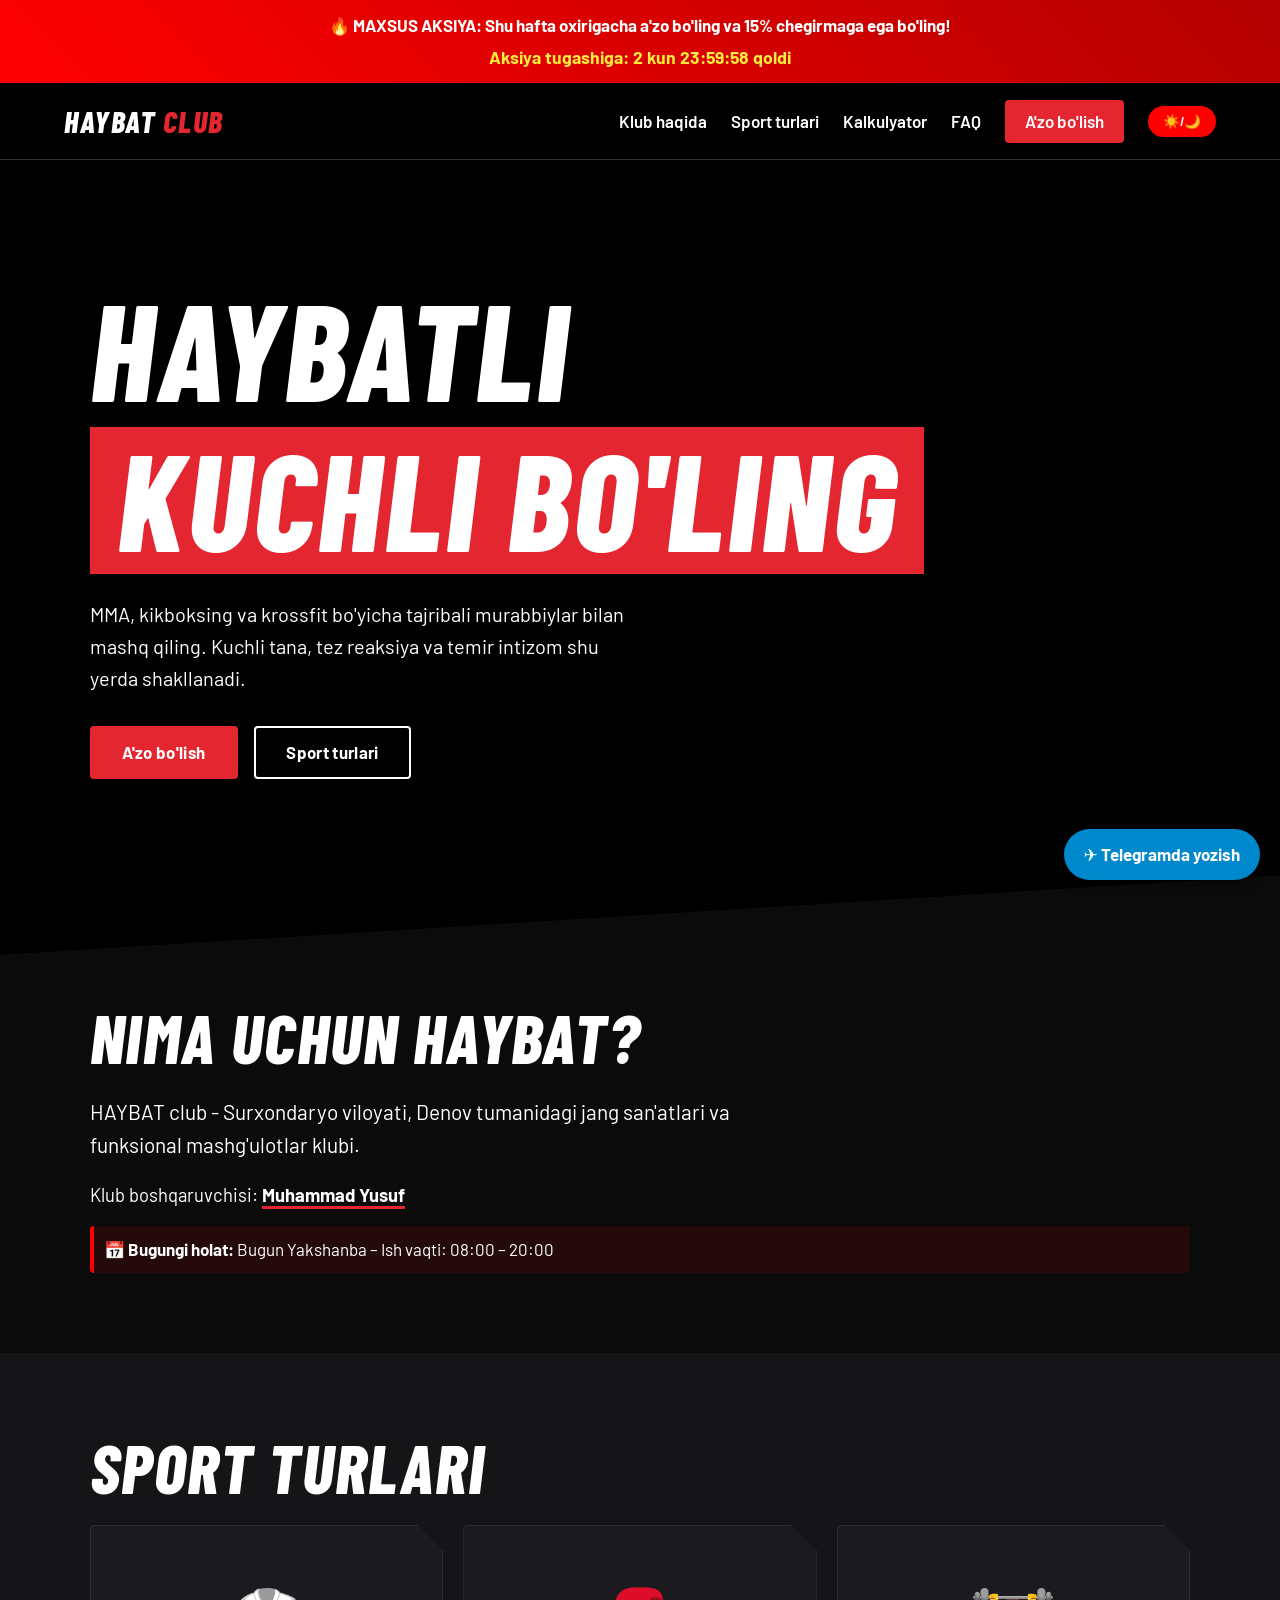
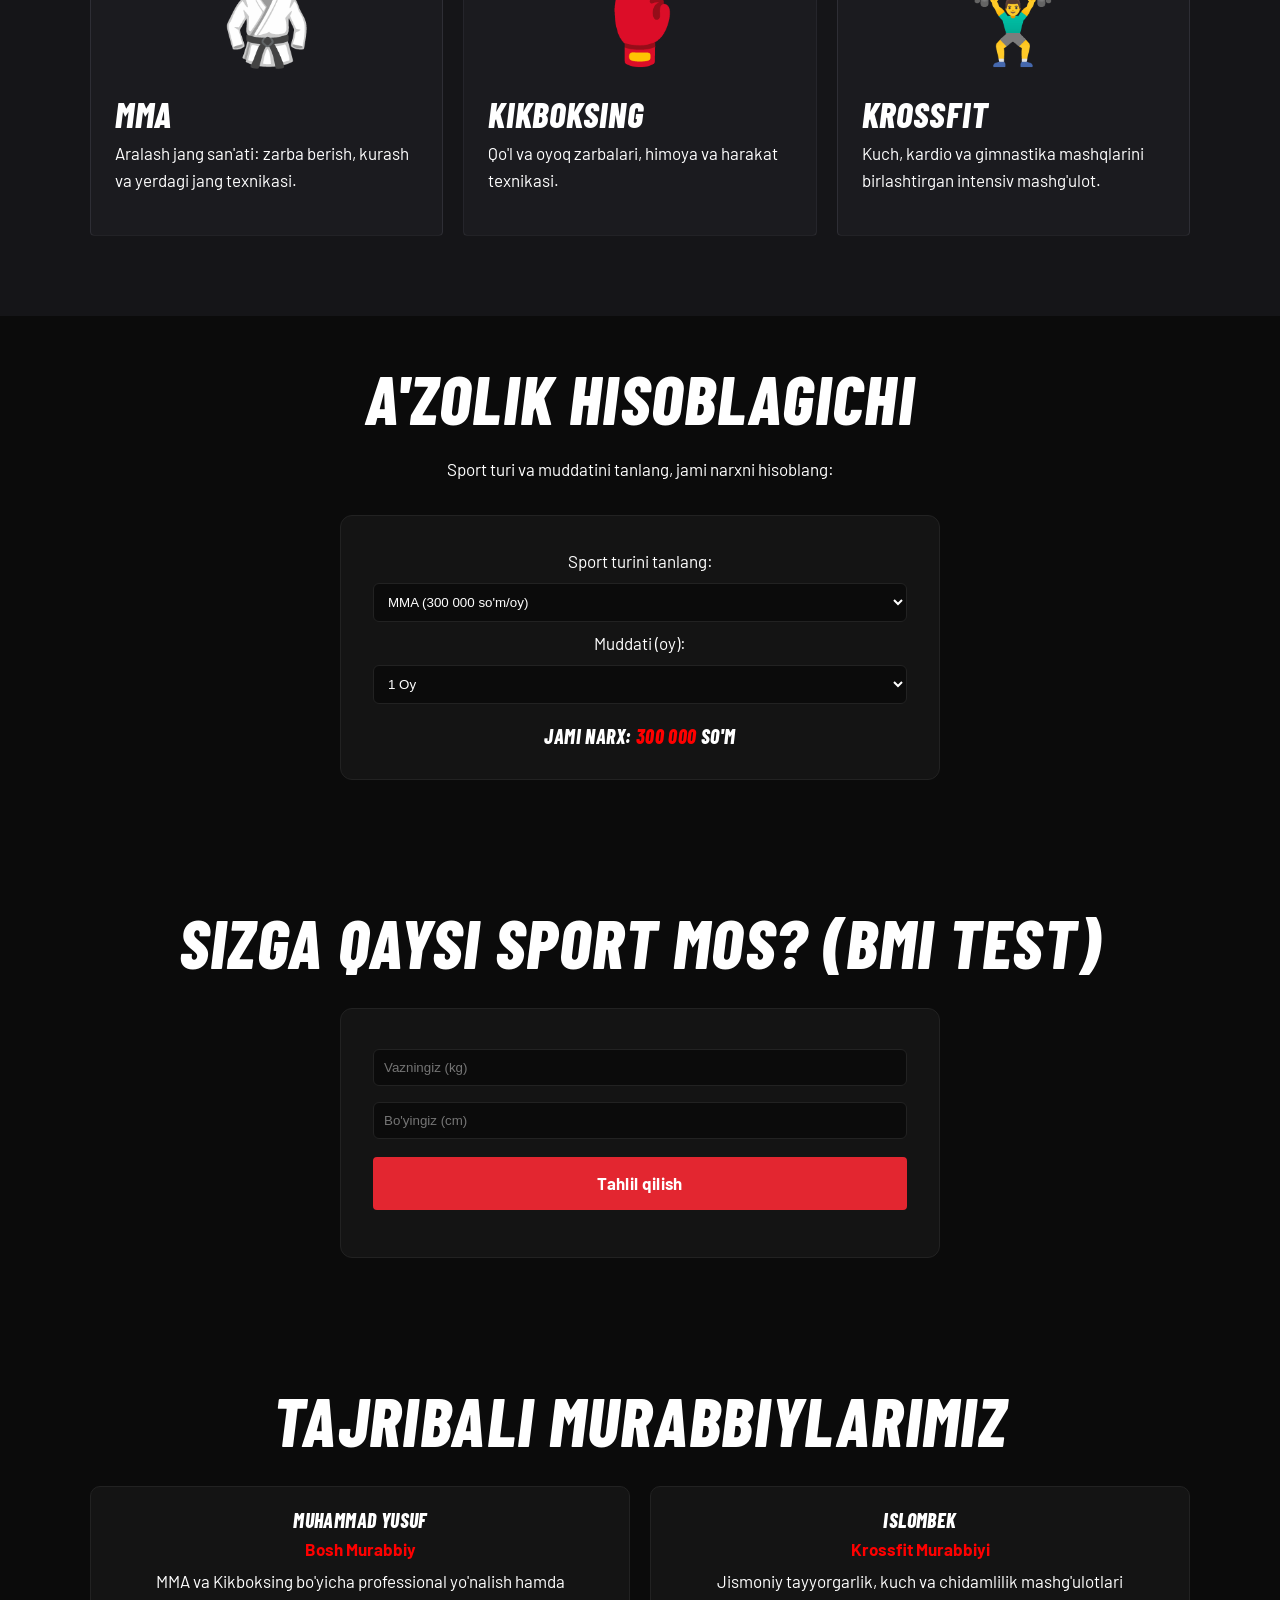
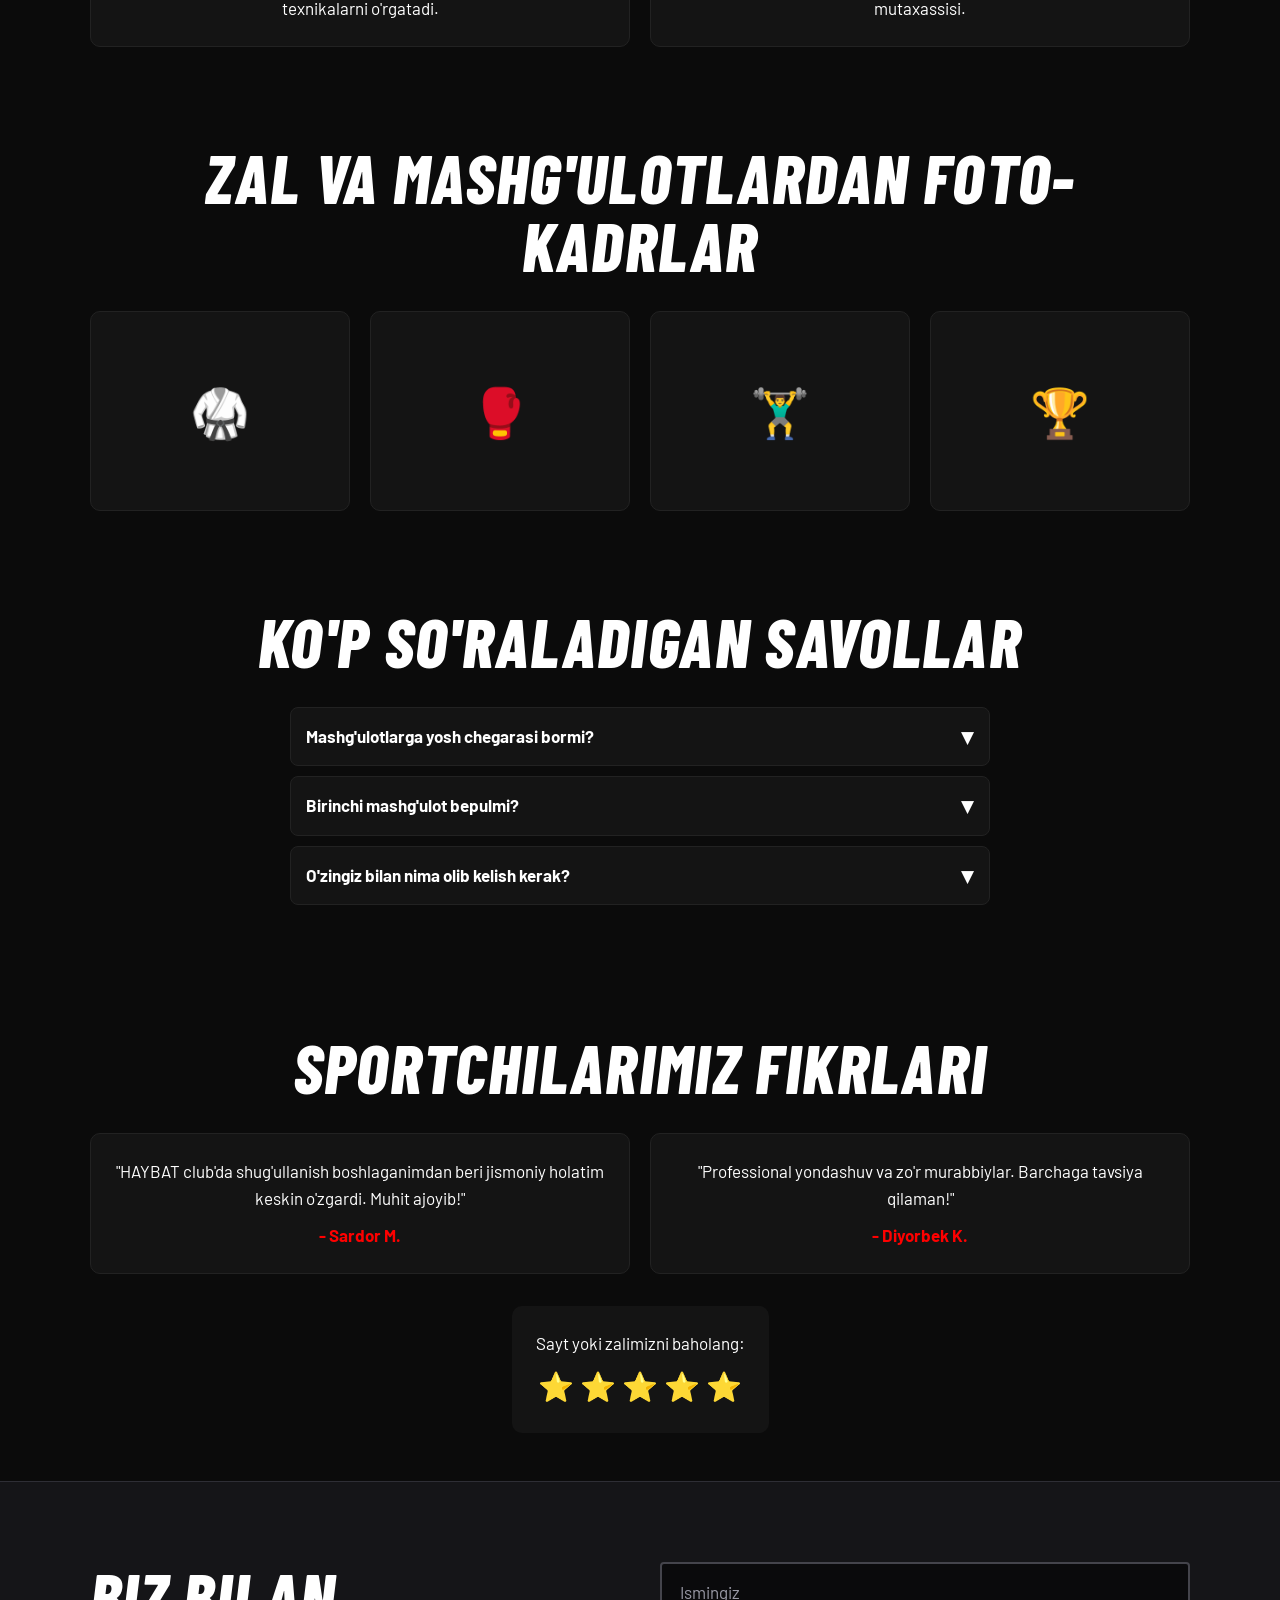
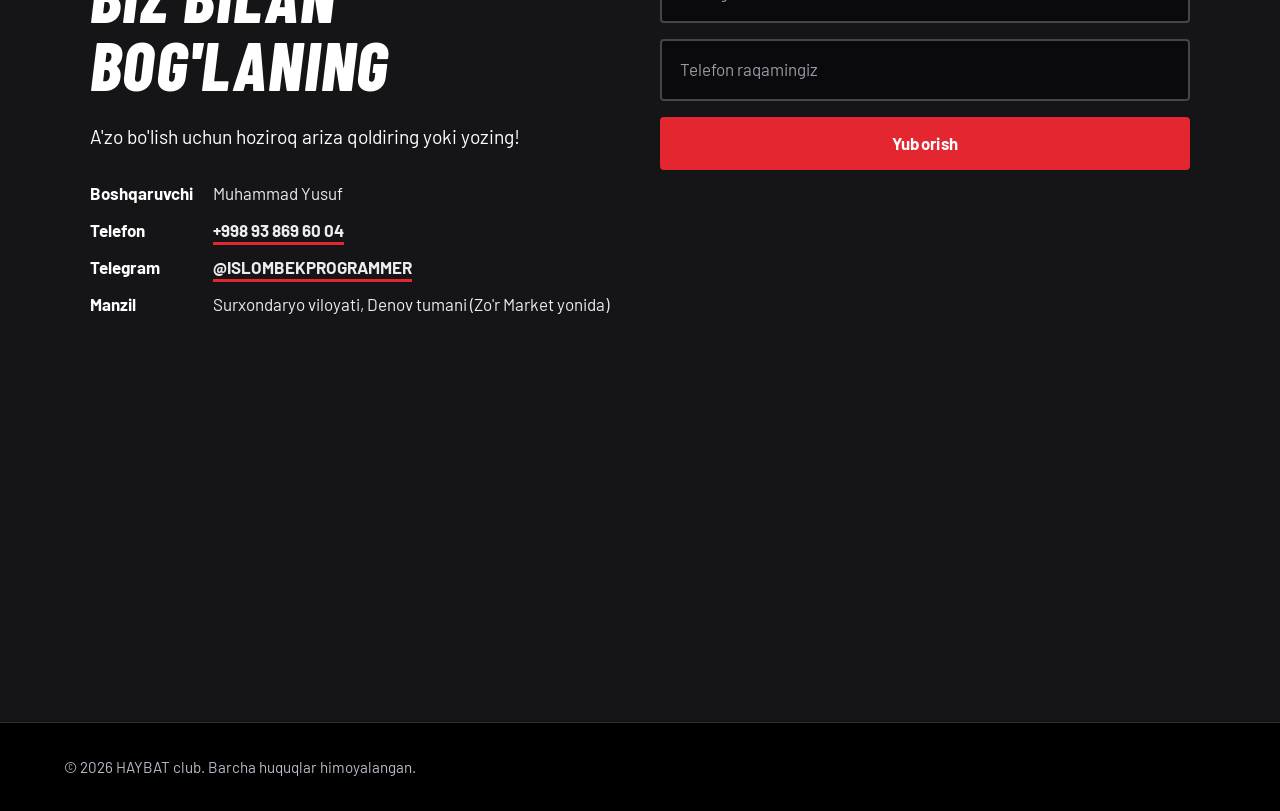
==== index.html @ a9cd260a "Update index.html with new sections and content" ====
<!DOCTYPE html>
<html lang="uz">
<head>
    <meta charset="UTF-8">
    <meta name="viewport" content="width=device-width, initial-scale=1.0">
    <meta name="description" content="HAYBAT club - Surxondaryo, Denov tumanida MMA, kikboksing va krossfit bo'yicha mashg'ulotlar.">
    <title>HAYBAT club - MMA, Kikboksing va Krossfit klubi | Denov</title>
    <link rel="stylesheet" href="style.css">
    <!-- Google Fonts -->
    <link rel="preconnect" href="https://fonts.googleapis.com">
    <link rel="preconnect" href="https://fonts.gstatic.com" crossorigin>
    <link href="https://fonts.googleapis.com/css2?family=Barlow+Condensed:ital,wght@1,800&family=Barlow:wght@400;600;700&display=swap" rel="stylesheet">
    
    <style>
        :root {
            --bg-color: #0b0b0b;
            --card-bg: #141414;
            --text-color: #ffffff;
            --accent-color: #ff0000;
            --border-color: #222222;
        }

        body.light-theme {
            --bg-color: #f4f4f9;
            --card-bg: #ffffff;
            --text-color: #111111;
            --border-color: #dddddd;
        }

        body {
            background-color: var(--bg-color);
            color: var(--text-color);
            transition: background 0.3s, color 0.3s;
        }

        .theme-toggle-btn {
            background: var(--accent-color);
            color: #fff;
            border: none;
            padding: 8px 15px;
            border-radius: 20px;
            cursor: pointer;
            font-weight: bold;
        }

        .floating-tg {
            position: fixed;
            bottom: 20px;
            right: 20px;
            background-color: #0088cc;
            color: #fff;
            padding: 12px 20px;
            border-radius: 50px;
            text-decoration: none;
            font-weight: bold;
            box-shadow: 0 4px 10px rgba(0,0,0,0.4);
            z-index: 1000;
            display: flex;
            align-items: center;
            gap: 8px;
            transition: transform 0.3s ease;
        }
        .floating-tg:hover {
            transform: scale(1.05);
        }

        .promo-banner {
            background: linear-gradient(45deg, #ff0000, #b30000);
            color: white;
            text-align: center;
            padding: 12px;
            font-weight: bold;
        }
        .timer {
            font-size: 1.1rem;
            color: #ffeb3b;
            margin-top: 4px;
        }

        .calc-box {
            background: var(--card-bg);
            padding: 2rem;
            border-radius: 12px;
            margin: 2rem auto;
            max-width: 600px;
            border: 1px solid var(--border-color);
        }
        .calc-box select, .calc-box input {
            width: 100%;
            padding: 10px;
            margin: 8px 0;
            background: var(--bg-color);
            color: var(--text-color);
            border: 1px solid var(--border-color);
            border-radius: 6px;
        }

        .coaches-grid, .gallery-grid, .reviews-grid {
            display: grid;
            grid-template-columns: repeat(auto-fit, minmax(250px, 1fr));
            gap: 20px;
            margin-top: 2rem;
        }
        .coach-card, .review-card {
            background: var(--card-bg);
            padding: 1.5rem;
            border-radius: 10px;
            border: 1px solid var(--border-color);
            text-align: center;
        }
        .gallery-item {
            background: var(--card-bg);
            height: 200px;
            border-radius: 10px;
            display: flex;
            align-items: center;
            justify-content: center;
            font-size: 3rem;
            border: 1px solid var(--border-color);
        }

        .faq-container {
            max-width: 700px;
            margin: 2rem auto;
            text-align: left;
        }
        .faq-item {
            background: var(--card-bg);
            border: 1px solid var(--border-color);
            margin-bottom: 10px;
            border-radius: 8px;
            overflow: hidden;
        }
        .faq-question {
            padding: 15px;
            font-weight: bold;
            cursor: pointer;
            display: flex;
            justify-content: space-between;
        }
        .faq-answer {
            padding: 0 15px 15px 15px;
            color: #aaa;
            display: none;
        }

        .map-container {
            width: 100%;
            height: 300px;
            margin-top: 1.5rem;
            border-radius: 10px;
            overflow: hidden;
        }
    </style>
</head>
<body>

    <!-- Aksiya Taymeri -->
    <div class="promo-banner">
        🔥 MAXSUS AKSIYA: Shu hafta oxirigacha a'zo bo'ling va 15% chegirmaga ega bo'ling!
        <div class="timer" id="countdown">Aksiya tugashiga: -- kun --:--:-- qoldi</div>
    </div>

    <!-- Header / Navigatsiya -->
    <header>
        <a href="#home" class="logo">HAYBAT <span>CLUB</span></a>
        <nav aria-label="Asosiy menyu">
            <a href="#about">Klub haqida</a>
            <a href="#sports">Sport turlari</a>
            <a href="#calculator">Kalkulyator</a>
            <a href="#faq">FAQ</a>
            <a href="#contact" class="nav-btn">A'zo bo'lish</a>
            <button class="theme-toggle-btn" onclick="toggleTheme()">☀️/🌙</button>
        </nav>
    </header>

    <!-- Asosiy Banner (Hero) -->
    <section id="home" class="hero">
        <div class="hero-content">
            <h1>HAYBATLI <br><span>KUCHLI BO'LING</span></h1>
            <p>MMA, kikboksing va krossfit bo'yicha tajribali murabbiylar bilan mashq qiling. Kuchli tana, tez reaksiya va temir intizom shu yerda shakllanadi.</p>
            <div class="hero-buttons">
                <a href="#contact" class="btn btn-primary">A'zo bo'lish</a>
                <a href="#sports" class="btn btn-secondary">Sport turlari</a>
            </div>
        </div>
    </section>

    <!-- Klub haqida -->
    <section id="about" class="about">
        <div class="wrap">
            <h2>Nima uchun <span>HAYBAT</span>?</h2>
            <p class="lead">HAYBAT club - Surxondaryo viloyati, Denov tumanidagi jang san'atlari va funksional mashg'ulotlar klubi.</p>
            <p class="manager">Klub boshqaruvchisi: <strong>Muhammad Yusuf</strong></p>
            
            <div id="statusBox" style="margin-top: 15px; padding: 10px; background: rgba(255,0,0,0.1); border-left: 4px solid var(--accent-color); border-radius: 4px;">
                📅 <strong>Bugungi holat:</strong> <span id="todayStatus">Tekshirilmoqda...</span>
            </div>
        </div>
    </section>

    <!-- Sport turlari -->
    <section id="sports" class="sports">
        <div class="wrap">
            <h2>Sport turlari</h2>
            <div class="cards-container">
                <article class="sport" style="text-align: center; padding: 2.5rem 1.5rem;">
                    <div style="font-size: 4.5rem; margin-bottom: 1rem;">🥋</div>
                    <div class="sport-body" style="border-top: none; padding: 0; text-align: left;">
                        <h3>MMA</h3>
                        <p>Aralash jang san'ati: zarba berish, kurash va yerdagi jang texnikasi.</p>
                    </div>
                </article>
                <article class="sport" style="text-align: center; padding: 2.5rem 1.5rem;">
                    <div style="font-size: 4.5rem; margin-bottom: 1rem;">🥊</div>
                    <div class="sport-body" style="border-top: none; padding: 0; text-align: left;">
                        <h3>Kikboksing</h3>
                        <p>Qo'l va oyoq zarbalari, himoya va harakat texnikasi.</p>
                    </div>
                </article>
                <article class="sport" style="text-align: center; padding: 2.5rem 1.5rem;">
                    <div style="font-size: 4.5rem; margin-bottom: 1rem;">🏋️‍♂️</div>
                    <div class="sport-body" style="border-top: none; padding: 0; text-align: left;">
                        <h3>Krossfit</h3>
                        <p>Kuch, kardio va gimnastika mashqlarini birlashtirgan intensiv mashg'ulot.</p>
                    </div>
                </article>
            </div>
        </div>
    </section>

    <!-- Narx Kalkulyatori -->
    <section id="calculator" style="padding: 3rem 1rem; text-align: center;">
        <h2>A'zolik <span>Hisoblagichi</span></h2>
        <p>Sport turi va muddatini tanlang, jami narxni hisoblang:</p>
        <div class="calc-box">
            <label>Sport turini tanlang:</label>
            <select id="sportSelect" onchange="calculatePrice()">
                <option value="300000">MMA (300 000 so'm/oy)</option>
                <option value="250000">Kikboksing (250 000 so'm/oy)</option>
                <option value="250000">Krossfit (250 000 so'm/oy)</option>
                <option value="500000">Hammasi birga (500 000 so'm/oy)</option>
            </select>

            <label>Muddati (oy):</label>
            <select id="monthSelect" onchange="calculatePrice()">
                <option value="1">1 Oy</option>
                <option value="3">3 Oy (5% Chegirma)</option>
                <option value="6">6 Oy (10% Chegirma)</option>
                <option value="12">12 Oy (20% Chegirma)</option>
            </select>

            <h3 style="margin-top: 15px;">Jami narx: <span id="totalPrice" style="color: #ff0000;">300 000</span> so'm</h3>
        </div>
    </section>

    <!-- Vazn va Bo'y (BMI) Kalkulyatori -->
    <section id="bmi" style="padding: 3rem 1rem; text-align: center;">
        <h2>Sizga Qaysi Sport Mos? <span>(BMI Test)</span></h2>
        <div class="calc-box">
            <input type="number" id="weight" placeholder="Vazningiz (kg)">
            <input type="number" id="height" placeholder="Bo'yingiz (cm)">
            <button class="btn btn-primary" onclick="calculateBMI()" style="margin-top: 10px; width: 100%;">Tahlil qilish</button>
            <h4 id="bmiResult" style="margin-top: 15px; color: #ff0000;"></h4>
        </div>
    </section>

    <!-- Murabbiylarimiz -->
    <section id="coaches" style="padding: 3rem 1rem;">
        <div class="wrap">
            <h2 style="text-align: center;">Tajribali <span>Murabbiylarimiz</span></h2>
            <div class="coaches-grid">
                <div class="coach-card">
                    <h3>Muhammad Yusuf</h3>
                    <p style="color: var(--accent-color); font-weight: bold; margin: 5px 0;">Bosh Murabbiy</p>
                    <p>MMA va Kikboksing bo'yicha professional yo'nalish hamda texnikalarni o'rgatadi.</p>
                </div>
                <div class="coach-card">
                    <h3>Islombek</h3>
                    <p style="color: var(--accent-color); font-weight: bold; margin: 5px 0;">Krossfit Murabbiyi</p>
                    <p>Jismoniy tayyorgarlik, kuch va chidamlilik mashg'ulotlari mutaxassisi.</p>
                </div>
            </div>
        </div>
    </section>

    <!-- Foto Galereya -->
    <section id="gallery" style="padding: 3rem 1rem;">
        <div class="wrap">
            <h2 style="text-align: center;">Zal va Mashg'ulotlardan <span>Foto-kadrlar</span></h2>
            <div class="gallery-grid">
                <div class="gallery-item">🥋</div>
                <div class="gallery-item">🥊</div>
                <div class="gallery-item">🏋️‍♂️</div>
                <div class="gallery-item">🏆</div>
            </div>
        </div>
    </section>

    <!-- FAQ -->
    <section id="faq" style="padding: 3rem 1rem;">
        <div class="wrap" style="text-align: center;">
            <h2>Ko'p So'raladigan <span>Savollar</span></h2>
            <div class="faq-container">
                <div class="faq-item">
                    <div class="faq-question" onclick="toggleFaq(this)">Mashg'ulotlarga yosh chegarasi bormi? <span>▼</span></div>
                    <div class="faq-answer">Klubimizda har qanday yoshdagi sportchilar uchun maxsus guruhlar mavjud.</div>
                </div>
                <div class="faq-item">
                    <div class="faq-question" onclick="toggleFaq(this)">Birinchi mashg'ulot bepulmi? <span>▼</span></div>
                    <div class="faq-answer">Ha, birinchi tanishuv mashg'uloti mutlaqo bepul!</div>
                </div>
                <div class="faq-item">
                    <div class="faq-question" onclick="toggleFaq(this)">O'zingiz bilan nima olib kelish kerak? <span>▼</span></div>
                    <div class="faq-answer">Qulay sport kiyimi, krossovka va suv idishi yetarli.</div>
                </div>
            </div>
        </div>
    </section>

    <!-- Mijozlar Fikrlari -->
    <section id="reviews" style="padding: 3rem 1rem; text-align: center;">
        <div class="wrap">
            <h2>Sportchilarimiz <span>Fikrlari</span></h2>
            <div class="reviews-grid">
                <div class="review-card">
                    <p>"HAYBAT club'da shug'ullanish boshlaganimdan beri jismoniy holatim keskin o'zgardi. Muhit ajoyib!"</p>
                    <h4 style="margin-top: 10px; color: var(--accent-color);">- Sardor M.</h4>
                </div>
                <div class="review-card">
                    <p>"Professional yondashuv va zo'r murabbiylar. Barchaga tavsiya qilaman!"</p>
                    <h4 style="margin-top: 10px; color: var(--accent-color);">- Diyorbek K.</h4>
                </div>
            </div>

            <div style="margin-top: 2rem; background: var(--card-bg); padding: 1.5rem; border-radius: 10px; display: inline-block;">
                <p>Sayt yoki zalimizni baholang:</p>
                <div style="font-size: 1.8rem; cursor: pointer; margin-top: 5px;" onclick="alert('Rahmat! Bahoyingiz qabul qilindi ⭐')">
                    ⭐ ⭐ ⭐ ⭐ ⭐
                </div>
            </div>
        </div>
    </section>

    <!-- Bog'lanish va Xarita -->
    <section id="contact" class="contact">
        <div class="wrap contact-grid">
            <div>
                <h2>Biz bilan bog'laning</h2>
                <p>A'zo bo'lish uchun hoziroq ariza qoldiring yoki yozing!</p>
                <dl class="info">
                    <dt>Boshqaruvchi</dt><dd>Muhammad Yusuf</dd>
                    <dt>Telefon</dt><dd><a href="tel:+998938696004">+998 93 869 60 04</a></dd>
                    <dt>Telegram</dt><dd><a href="https://t.me/ISLOMBEKPROGRAMMER" target="_blank" rel="noopener">@ISLOMBEKPROGRAMMER</a></dd>
                    <dt>Manzil</dt><dd>Surxondaryo viloyati, Denov tumani (Zo'r Market yonida)</dd>
                </dl>
                
                <div class="map-container">
                    <iframe src="https://www.google.com/maps/embed?pb=!1m18!1m12!1m3!1d442.30966351614006!2d67.88043966778787!3d38.28046728445802!2m3!1f0!2f0!3f0!3m2!1i1024!2i768!4f13.1!3m3!1m2!1s0x38b511f4cc61a38d%3A0xb1c02a2d58586c1c!2sZo'r%20Market!5e1!3m2!1sen!2s!4v1792017420385!5m2!1sen!2s" width="100%" height="100%" style="border:0;" allowfullscreen="" loading="lazy" referrerpolicy="strict-origin-when-cross-origin"></iframe>
                </div>
            </div>
            
            <form class="contact-form" id="tgForm">
                <input type="text" name="name" id="name" placeholder="Ismingiz" required>
                <input type="tel" name="phone" id="phone" placeholder="Telefon raqamingiz" required>
                <button type="submit" id="submitBtn" class="btn btn-primary">Yuborish</button>
            </form>
        </div>
    </section>

    <!-- Suzuvchi Telegram Tugmasi -->
    <a href="https://t.me/ISLOMBEKPROGRAMMER" target="_blank" class="floating-tg">
        ✈️ Telegramda yozish
    </a>

    <!-- Footer -->
    <footer>
        <p>&copy; 2026 HAYBAT club. Barcha huquqlar himoyalangan.</p>
    </footer>

    <!-- JavaScript Kodi -->
    <script>
        const BOT_TOKEN = '8886541974:AAHg-J-auCww0D8x98d53EwdY0tTLwHn6Vw'; 
        const CHAT_ID = '8632244174';     

        function toggleTheme() {
            document.body.classList.toggle('light-theme');
        }

        const tgForm = document.getElementById('tgForm');
        if (tgForm) {
            tgForm.addEventListener('submit', function(e) {
                e.preventDefault();
                const name = document.getElementById('name').value;
                const phone = document.getElementById('phone').value;
                const submitBtn = document.getElementById('submitBtn');

                submitBtn.innerText = 'Yuborilmoqda...';
                submitBtn.disabled = true;

                const text = `🥊 <b>HAYBAT CLUB - YANGI ARIZA!</b>\n\n👤 <b>Ismi:</b> ${name}\n📞 <b>Tel:</b> ${phone}`;

                fetch(`https://api.telegram.org/bot${BOT_TOKEN}/sendMessage`, {
                    method: 'POST',
                    headers: { 'Content-Type': 'application/json' },
                    body: JSON.stringify({ chat_id: CHAT_ID, text: text, parse_mode: 'HTML' })
                })
                .then(res => res.json())
                .then(data => {
                    if (data.ok) {
                        alert('Arizangiz muvaffaqiyatli yuborildi!');
                        tgForm.reset();
                    } else {
                        alert('Xatolik: ' + data.description);
                    }
                })
                .catch(err => alert('Tarmoq xatosi!'))
                .finally(() => {
                    submitBtn.innerText = 'Yuborish';
                    submitBtn.disabled = false;
                });
            });
        }

        function calculatePrice() {
            const basePrice = parseInt(document.getElementById('sportSelect').value);
            const months = parseInt(document.getElementById('monthSelect').value);
            let discount = 0;

            if (months === 3) discount = 0.05;
            else if (months === 6) discount = 0.10;
            else if (months === 12) discount = 0.20;

            const total = (basePrice * months) * (1 - discount);
            document.getElementById('totalPrice').innerText = total.toLocaleString();
        }

        function calculateBMI() {
            const w = parseFloat(document.getElementById('weight').value);
            const h = parseFloat(document.getElementById('height').value) / 100;
            
            if (w > 0 && h > 0) {
                const bmi = (w / (h * h)).toFixed(1);
                let rec = "";
                if (bmi < 18.5) rec = "Siz ozg'insiz. Krossfit va to'g'ri ovqatlanish tavsiya etiladi!";
                else if (bmi < 25) rec = "Vazningiz me'yorda! MMA va Kikboksing juda mos tushadi.";
                else rec = "Ortiqcha vazn mavjud. Krossfit va Kikboksing orqali tezda forma olasiz!";

                document.getElementById('bmiResult').innerText = `BMI ko'rsatkichingiz: ${bmi}. ${rec}`;
            } else {
                alert("Iltimos, vazn va bo'yingizni to'g'ri kiriting!");
            }
        }

        function toggleFaq(el) {
            const answer = el.nextElementSibling;
            if (answer.style.display === "block") {
                answer.style.display = "none";
                el.querySelector("span").innerText = "▼";
            } else {
                answer.style.display = "block";
                el.querySelector("span").innerText = "▲";
            }
        }

        const today = new Date().getDay();
        const statusEl = document.getElementById('todayStatus');
        if (today === 0) {
            statusEl.innerText = "Bugun Yakshanba – Ish vaqti: 08:00 – 20:00";
        } else {
            statusEl.innerText = "Bugun ochiq! Ish vaqti: 06:00 – 22:00";
        }

        const targetDate = new Date().getTime() + (3 * 24 * 60 * 60 * 1000);
        setInterval(function() {
            const now = new Date().getTime();
            const distance = targetDate - now;

            const days = Math.floor(distance / (1000 * 60 * 60 * 24));
            const hours = Math.floor((distance % (1000 * 60 * 60 * 24)) / (1000 * 60 * 60));
            const minutes = Math.floor((distance % (1000 * 60 * 60)) / (1000 * 60));
            const seconds = Math.floor((distance % (1000 * 60)) / 1000);

            document.getElementById("countdown").innerHTML = `Aksiya tugashiga: ${days} kun ${hours}:${minutes}:${seconds} qoldi`;
        }, 1000);
    </script>

</body>
</html>
---- style.css ----
/* HAYBAT club - qora fon, oq yozuv, qizil urg'u. Jang sporti uslubi */
:root {
    --black: #0a0a0c;
    --panel: #151518;
    --card: #1b1b1f;
    --line: #2e2e35;
    --text: #ececf0;
    --red: #e32630;
    --red-hover: #ff3b45;
    --head: "Barlow Condensed", "Arial Narrow", Impact, sans-serif;
    --body: "Barlow", system-ui, -apple-system, "Segoe UI", sans-serif;
    --pad: clamp(1rem, 5vw, 4rem);
}

* { box-sizing: border-box; margin: 0; padding: 0; }
html { scroll-behavior: smooth; scroll-padding-top: 5rem; }
body { font-family: var(--body); font-size: 1.0625rem; line-height: 1.6; color: var(--text); background: var(--black); }
a { color: inherit; text-decoration: none; }
.logo, .info a, footer a { color: inherit; }
ul { list-style: none; }
h1, h2, h3 { font-family: var(--head); font-weight: 800; font-style: italic; line-height: 1; letter-spacing: 0.02em; text-transform: uppercase; color: #fff; }
h2 { font-size: clamp(2.5rem, 6vw, 4.25rem); margin-bottom: 1.5rem; }
:focus-visible { outline: 3px solid #fff; outline-offset: 3px; }

.wrap { max-width: 1100px; margin: 0 auto; }

/* Header */
header {
    position: sticky; top: 0; z-index: 10;
    display: flex; flex-wrap: wrap; justify-content: space-between; align-items: center;
    gap: 0.5rem 1.5rem; padding: 0.85rem var(--pad);
    background: #000; color: #fff; border-bottom: 1px solid var(--line);
}
.logo { font-family: var(--head); font-weight: 800; font-style: italic; font-size: 1.9rem; letter-spacing: 0.05em; }
.logo span { color: var(--red); }
nav { display: flex; flex-wrap: wrap; align-items: center; gap: 0.5rem 1.5rem; font-weight: 600; }
nav a:not(.nav-btn):hover { text-decoration: underline; text-decoration-color: var(--red); text-decoration-thickness: 3px; text-underline-offset: 6px; }
.nav-btn { background: var(--red); padding: 0.5rem 1.25rem; border-radius: 4px; transition: background 0.15s; }
.nav-btn:hover { background: var(--red-hover); }

/* Tugmalar */
.btn {
    display: inline-block; padding: 0.9rem 1.9rem;
    border: 2px solid var(--red); border-radius: 4px;
    font: 700 1.05rem var(--body); letter-spacing: 0.02em; cursor: pointer;
    transition: transform 0.15s, background 0.15s, color 0.15s;
}
.btn:hover { transform: translateY(-2px); }
.btn-primary { background: var(--red); color: #fff; }
.btn-primary:hover { background: var(--red-hover); border-color: var(--red-hover); }
.btn-secondary { background: transparent; color: #fff; border-color: #fff; }
.btn-secondary:hover { background: #fff; color: #000; }

/* Hero */
.hero {
    background:
        linear-gradient(100deg, rgba(0, 0, 0, 0.94) 32%, rgba(0, 0, 0, 0.3)),
        url('https://images.unsplash.com/photo-1615117972428-28de67cda58e?q=80&w=1600&auto=format&fit=crop') center / cover no-repeat,
        #000;
    color: #fff;
    padding: clamp(4rem, 10vw, 7.5rem) var(--pad) clamp(7rem, 14vw, 11rem);
    clip-path: polygon(0 0, 100% 0, 100% 90%, 0 100%);
}
.hero-content { max-width: 1100px; margin: 0 auto; }
.hero h1 { font-size: clamp(3.4rem, 11.5vw, 8.5rem); margin-bottom: 1.5rem; }
.hero h1 span { display: inline-block; margin-top: 0.08em; padding: 0.02em 0.2em 0.06em; background: var(--red); }
.hero p { max-width: 34rem; margin-bottom: 2rem; font-size: 1.25rem; color: #fff; }
.hero-buttons { display: flex; flex-wrap: wrap; gap: 1rem; }

@keyframes rise { from { opacity: 0; transform: translateY(24px); } to { opacity: 1; transform: none; } }
.hero h1 { animation: rise 0.7s both; }
.hero p { animation: rise 0.7s 0.15s both; }
.hero-buttons { animation: rise 0.7s 0.3s both; }

/* Bo'limlar */
.about, .sports, .services, .pricing, .faq, .contact { padding: 5rem var(--pad); }
.about { padding-top: 3rem; }
.sports, .pricing { background: var(--panel); }

/* Qirrasi kesilgan kartalar (sakkizburchak katak shakli) */
.sport, .card, .plan { clip-path: polygon(0 0, calc(100% - 26px) 0, 100% 26px, 100% 100%, 0 100%); }
.contact { background: var(--panel); border-top: 1px solid var(--line); }

.lead { max-width: 40rem; font-size: 1.3rem; color: #fff; }
.features {
    margin-top: 2.5rem; display: grid; gap: 1.5rem 2rem;
    grid-template-columns: repeat(auto-fit, minmax(220px, 1fr));
}
.features li { padding-left: 1rem; border-left: 4px solid var(--red); }
.features h3 { font-size: 1.6rem; margin-bottom: 0.4rem; }

.cards-container { display: grid; gap: 1.25rem; grid-template-columns: repeat(auto-fit, minmax(260px, 1fr)); }
.card { background: var(--card); padding: 1.75rem; border: 1px solid var(--line); border-top: 4px solid var(--red); border-radius: 4px; }
.card h3 { font-size: 1.9rem; margin-bottom: 0.6rem; }

/* Tariflar */
.plan { padding: 2rem 1.75rem; background: var(--card); border: 2px solid var(--line); border-radius: 4px; }
.plan-main { background: var(--red); border-color: var(--red); }
.plan-main li { border-color: rgba(255, 255, 255, 0.4); }
.plan-main .price span { color: #fff; }
.plan h3 { font-size: 1.9rem; }
.price { margin: 0.75rem 0 1.25rem; font-size: 1.6rem; font-weight: 700; color: #fff; }
.price span { font-size: 1rem; font-weight: 400; color: #b9bcc8; }
.plan li { padding: 0.45rem 0; border-top: 1px solid var(--line); }

/* Sport turlari */
.sport { background: var(--card); border: 1px solid var(--line); border-radius: 4px; overflow: hidden; }
.sport img { display: block; width: 100%; aspect-ratio: 4 / 3; object-fit: cover; background: #000; }
.sport-body { padding: 1.5rem 1.75rem 1.75rem; border-top: 4px solid var(--red); }
.sport h3 { font-size: 2.2rem; margin-bottom: 0.5rem; }
.manager { margin-top: 1.25rem; font-size: 1.15rem; color: #fff; }
.manager strong { border-bottom: 3px solid var(--red); }

/* Savollar */
.faq details { max-width: 46rem; border-top: 1px solid var(--line); padding: 1.1rem 0; }
.faq details:last-of-type { border-bottom: 1px solid var(--line); }
.faq summary { cursor: pointer; font-weight: 700; font-size: 1.15rem; color: #fff; list-style: none; display: flex; justify-content: space-between; gap: 1rem; }
.faq summary::-webkit-details-marker { display: none; }
.faq summary::after { content: "+"; color: var(--red); font-size: 1.6rem; line-height: 1; }
.faq details[open] summary::after { content: "\2212"; }
.faq details p { margin-top: 0.75rem; max-width: 40rem; }

/* Bog'lanish */
.contact-grid { display: grid; gap: 2.5rem; grid-template-columns: repeat(auto-fit, minmax(280px, 1fr)); align-items: start; }
.contact p { font-size: 1.2rem; color: #fff; }
.info { margin-top: 1.75rem; display: grid; grid-template-columns: auto 1fr; gap: 0.6rem 1.25rem; }
.info dt { font-weight: 700; color: #fff; }
.info dd { color: var(--text); }
.info a { font-weight: 700; text-decoration: underline; text-decoration-color: var(--red); text-decoration-thickness: 3px; text-underline-offset: 5px; }
.actions { margin-top: 1.75rem; display: flex; flex-wrap: wrap; gap: 1rem; }
.contact-form { display: flex; flex-direction: column; gap: 1rem; }
.contact-form input {
    padding: 0.95rem 1.1rem; border: 2px solid #44444c; border-radius: 4px;
    background: var(--black); color: #fff; font: inherit;
}
.contact-form input::placeholder { color: #9a9aa6; }
.contact-form input:focus { border-color: var(--red); outline: none; }

footer { background: #000; color: #b9bcc8; padding: 2rem var(--pad); font-size: 0.95rem; border-top: 1px solid var(--line); display: flex; flex-wrap: wrap; justify-content: space-between; gap: 0.5rem 2rem; }
footer a:hover { color: #fff; }

@media (prefers-reduced-motion: reduce) {
    * { animation: none !important; transition: none !important; scroll-behavior: auto !important; }
}
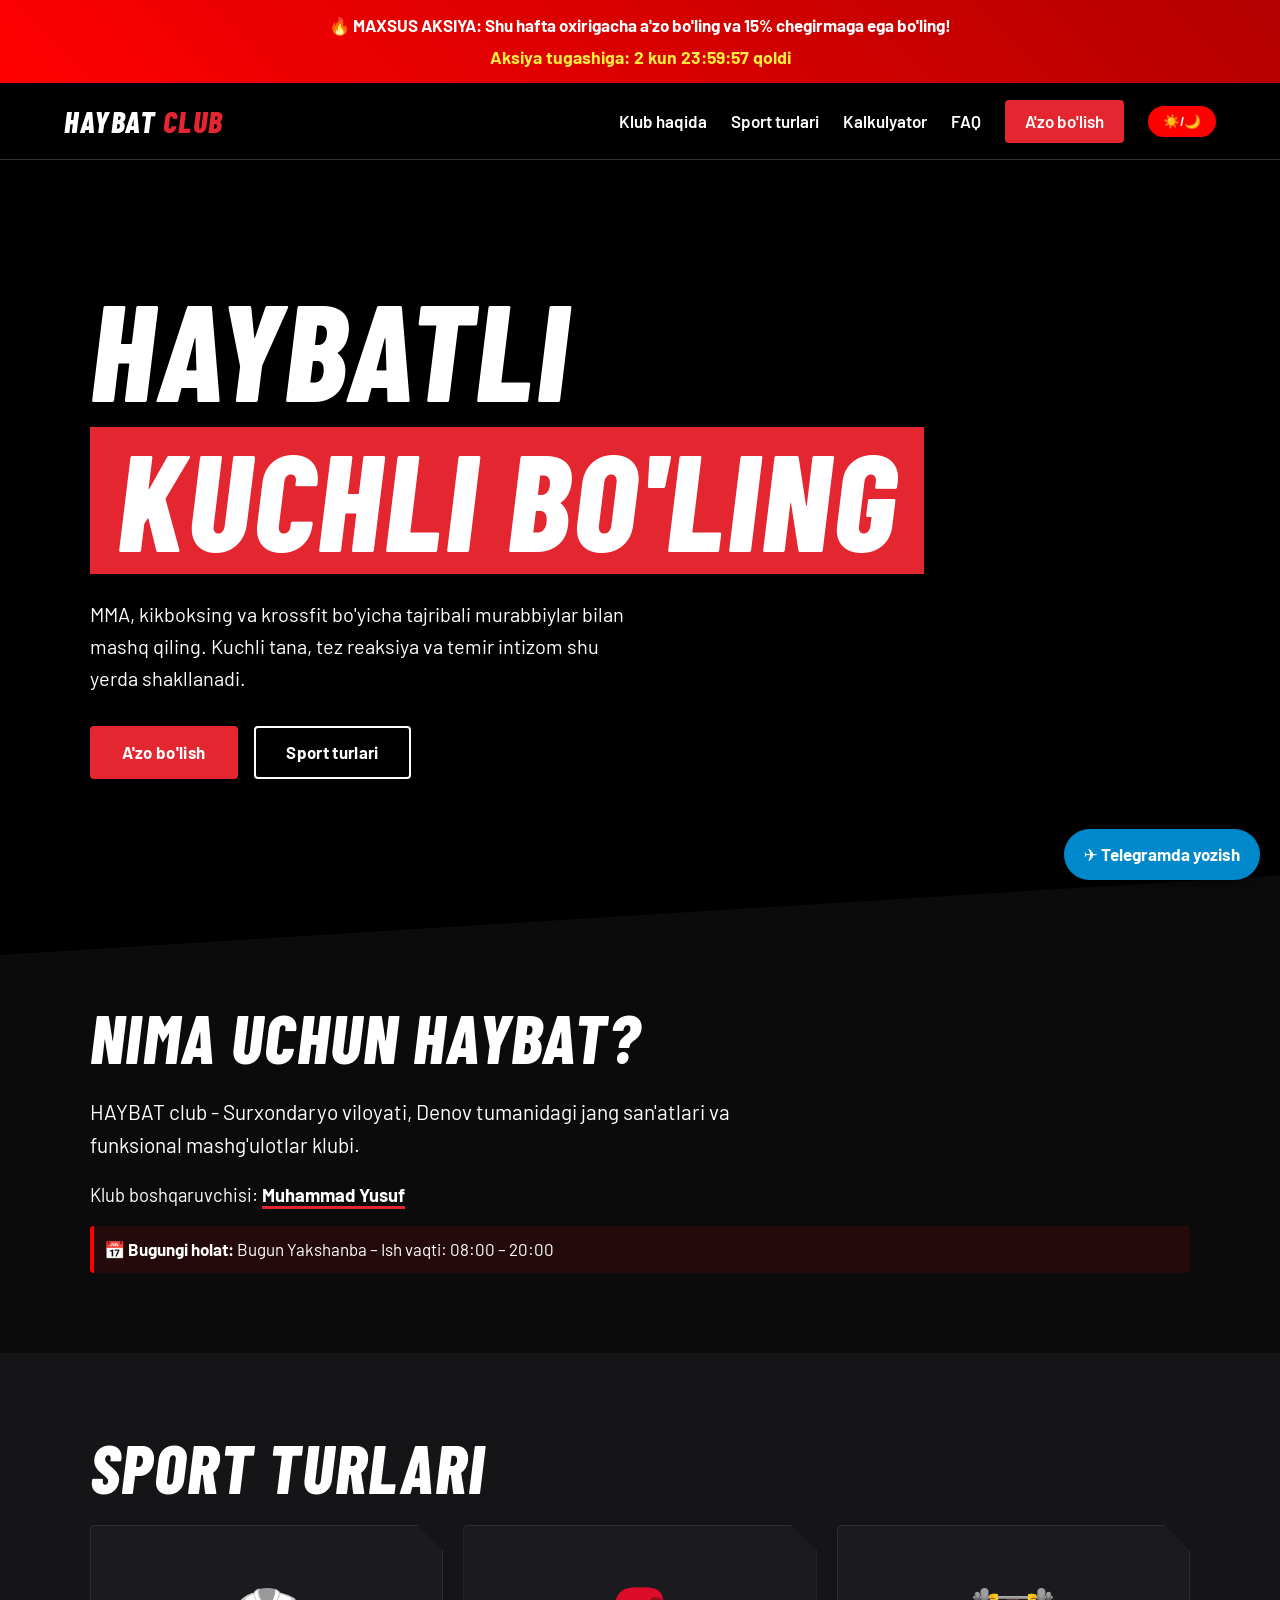
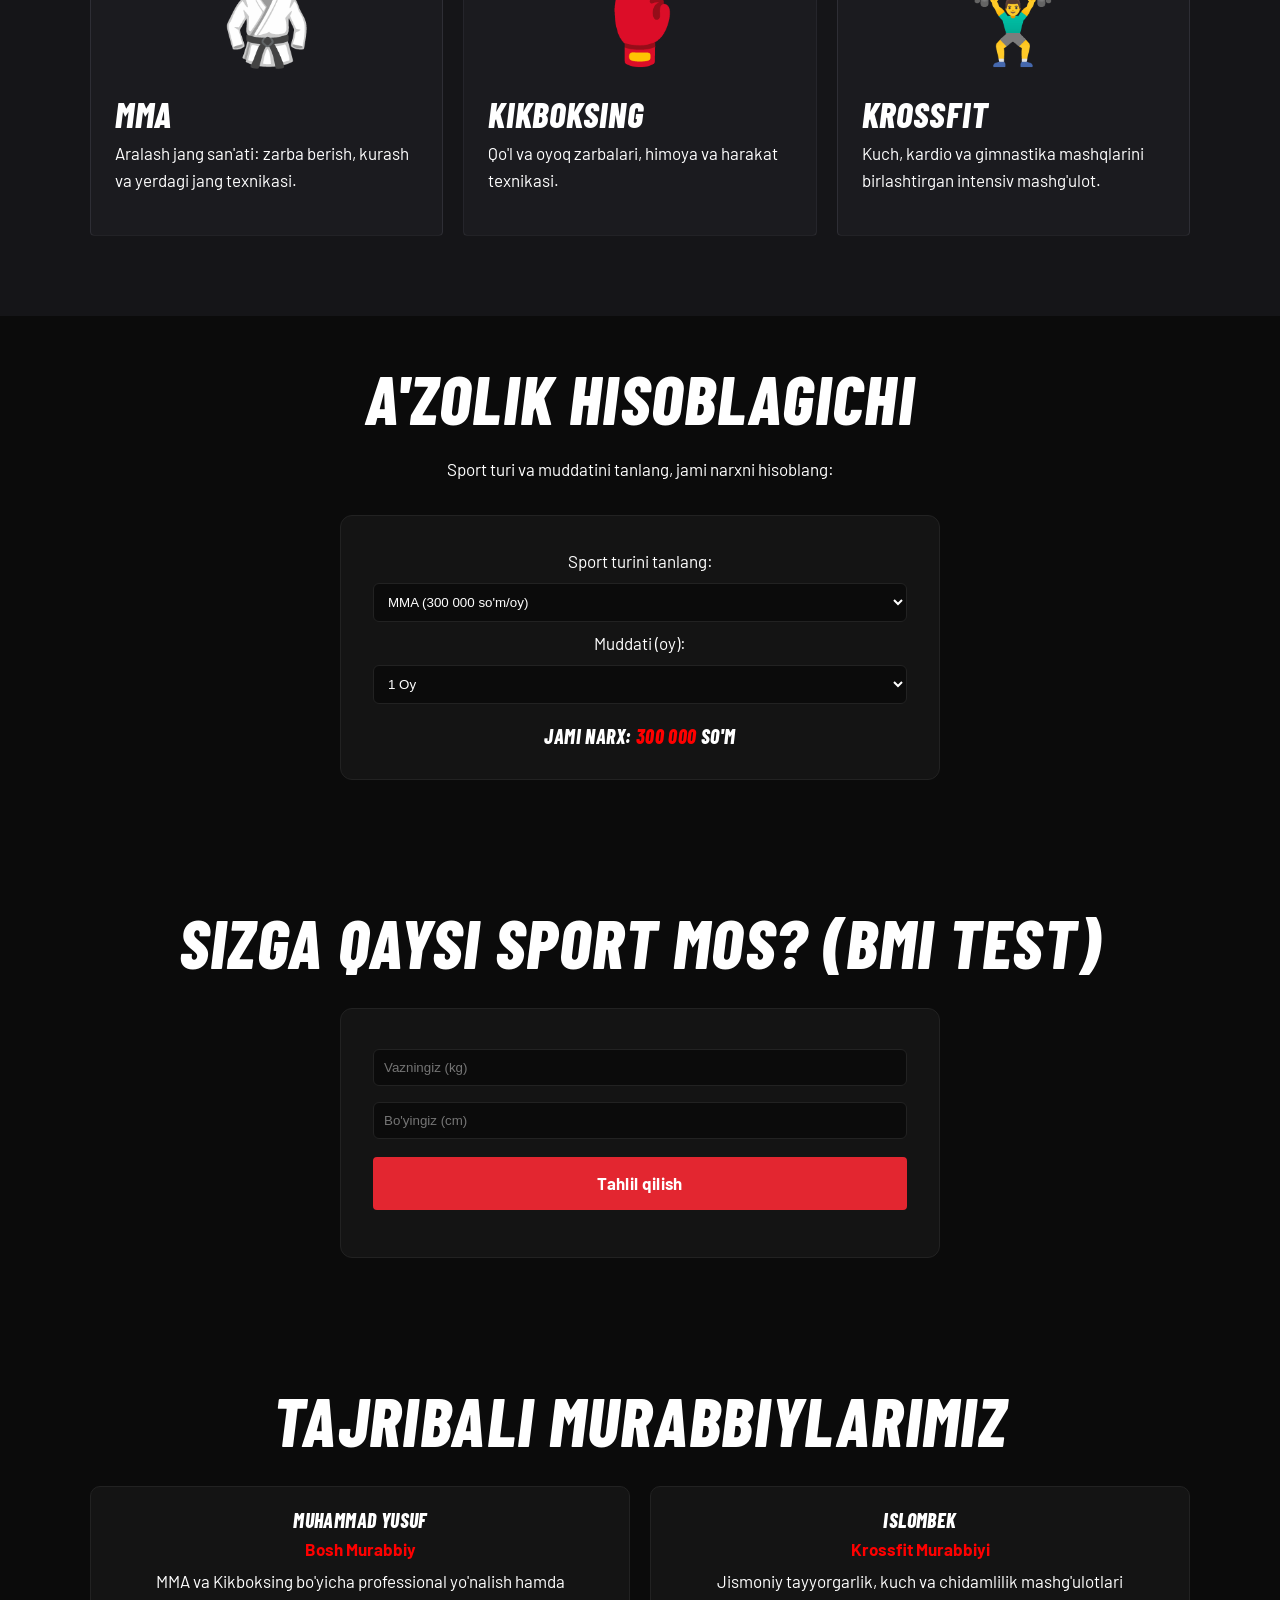
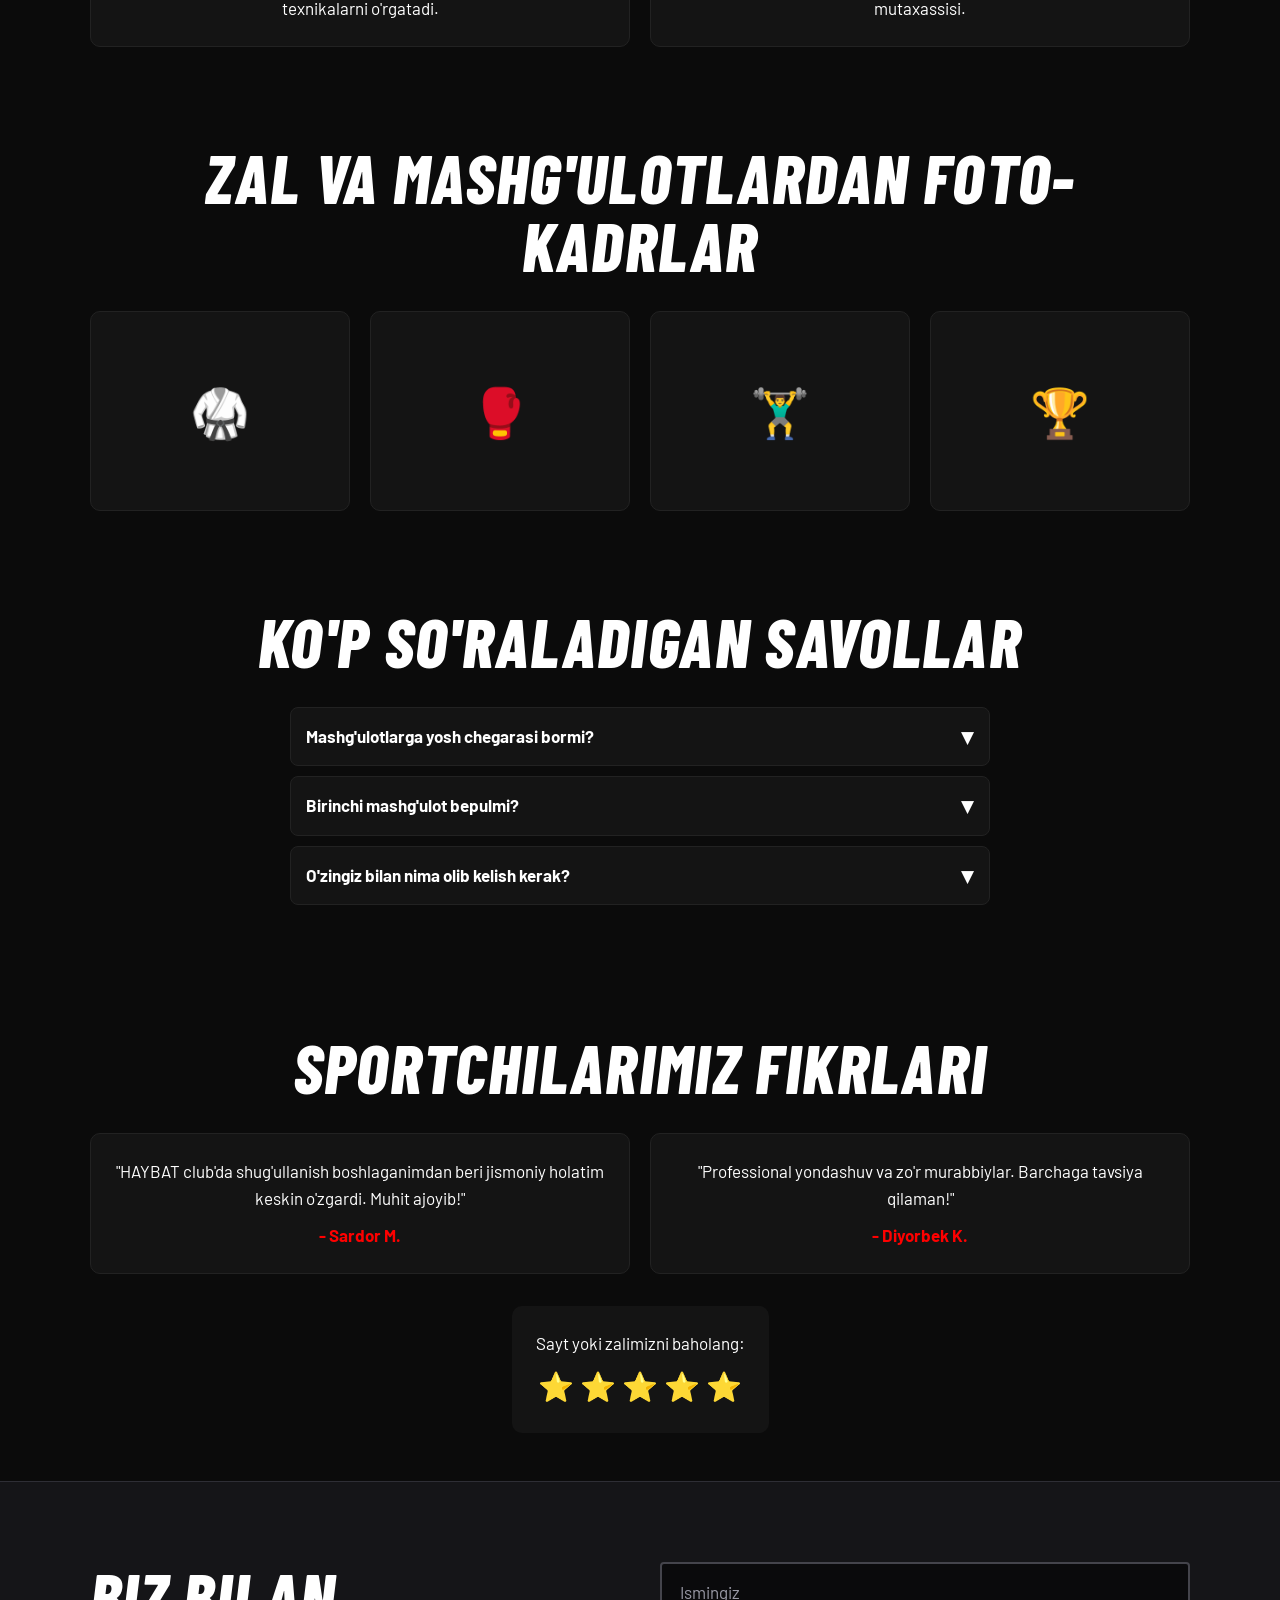
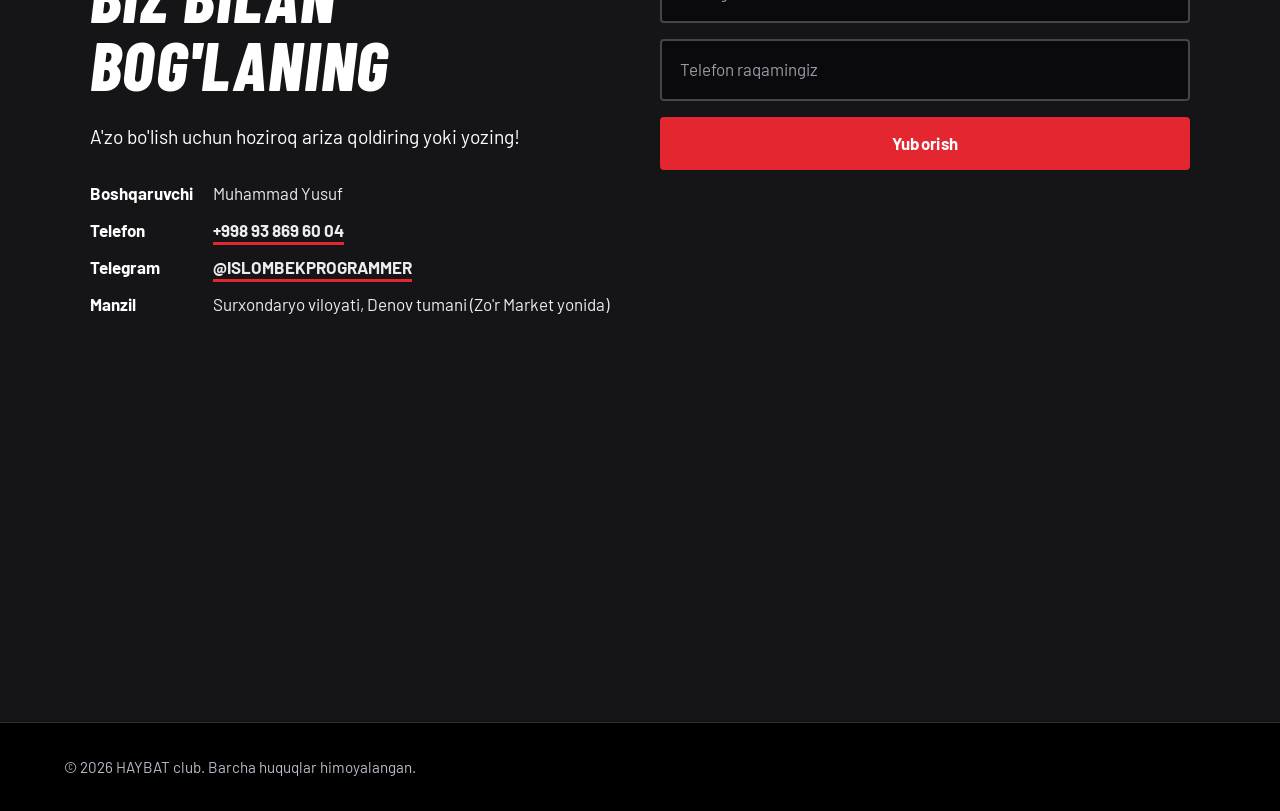
==== commit 6f089103: "Add bot token and chat ID to index.html Added bot token and chat ID for JavaScript functionality." ====
--- a/index.html
+++ b/index.html
@@ -380,6 +380,7 @@
 
     <!-- JavaScript Kodi -->
     <script>
+        // Bot Token va Chat ID to'g'ri kiritildi
         const BOT_TOKEN = '8886541974:AAHg-J-auCww0D8x98d53EwdY0tTLwHn6Vw'; 
         const CHAT_ID = '8632244174';     
 
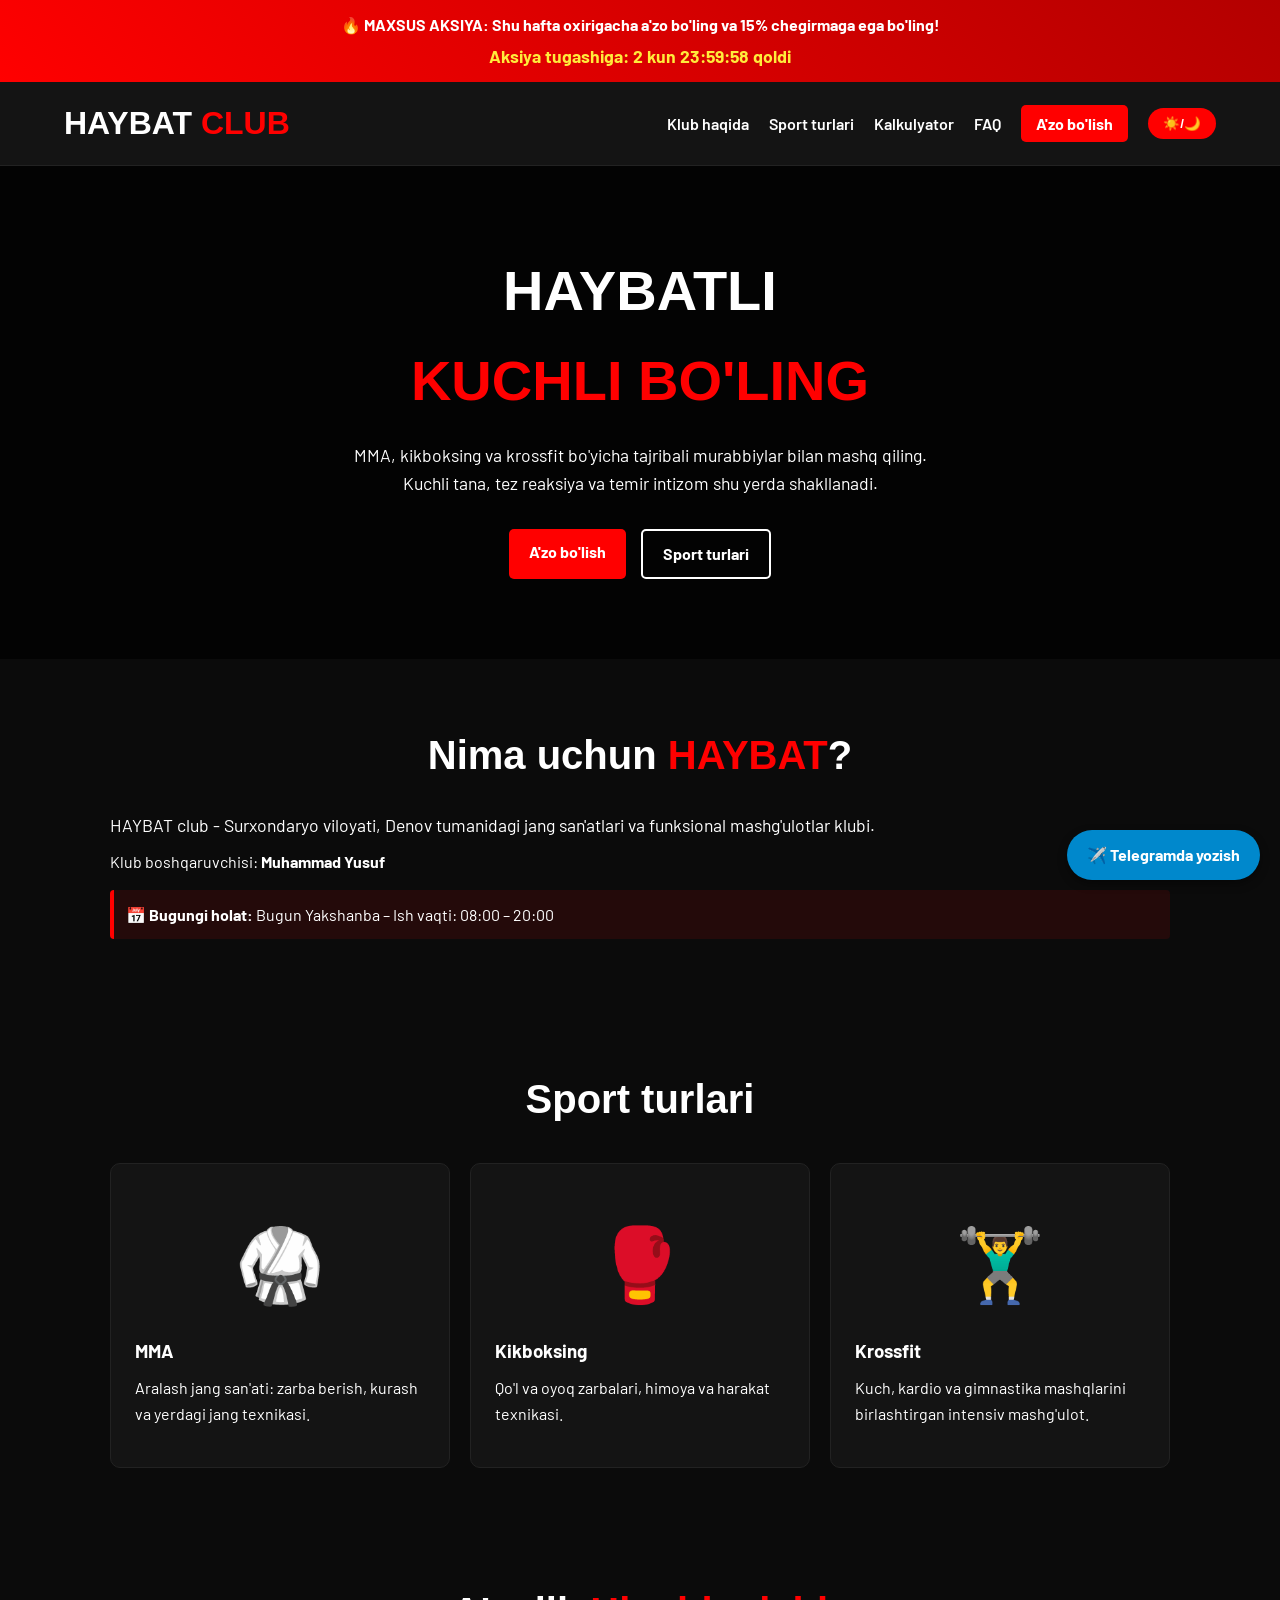
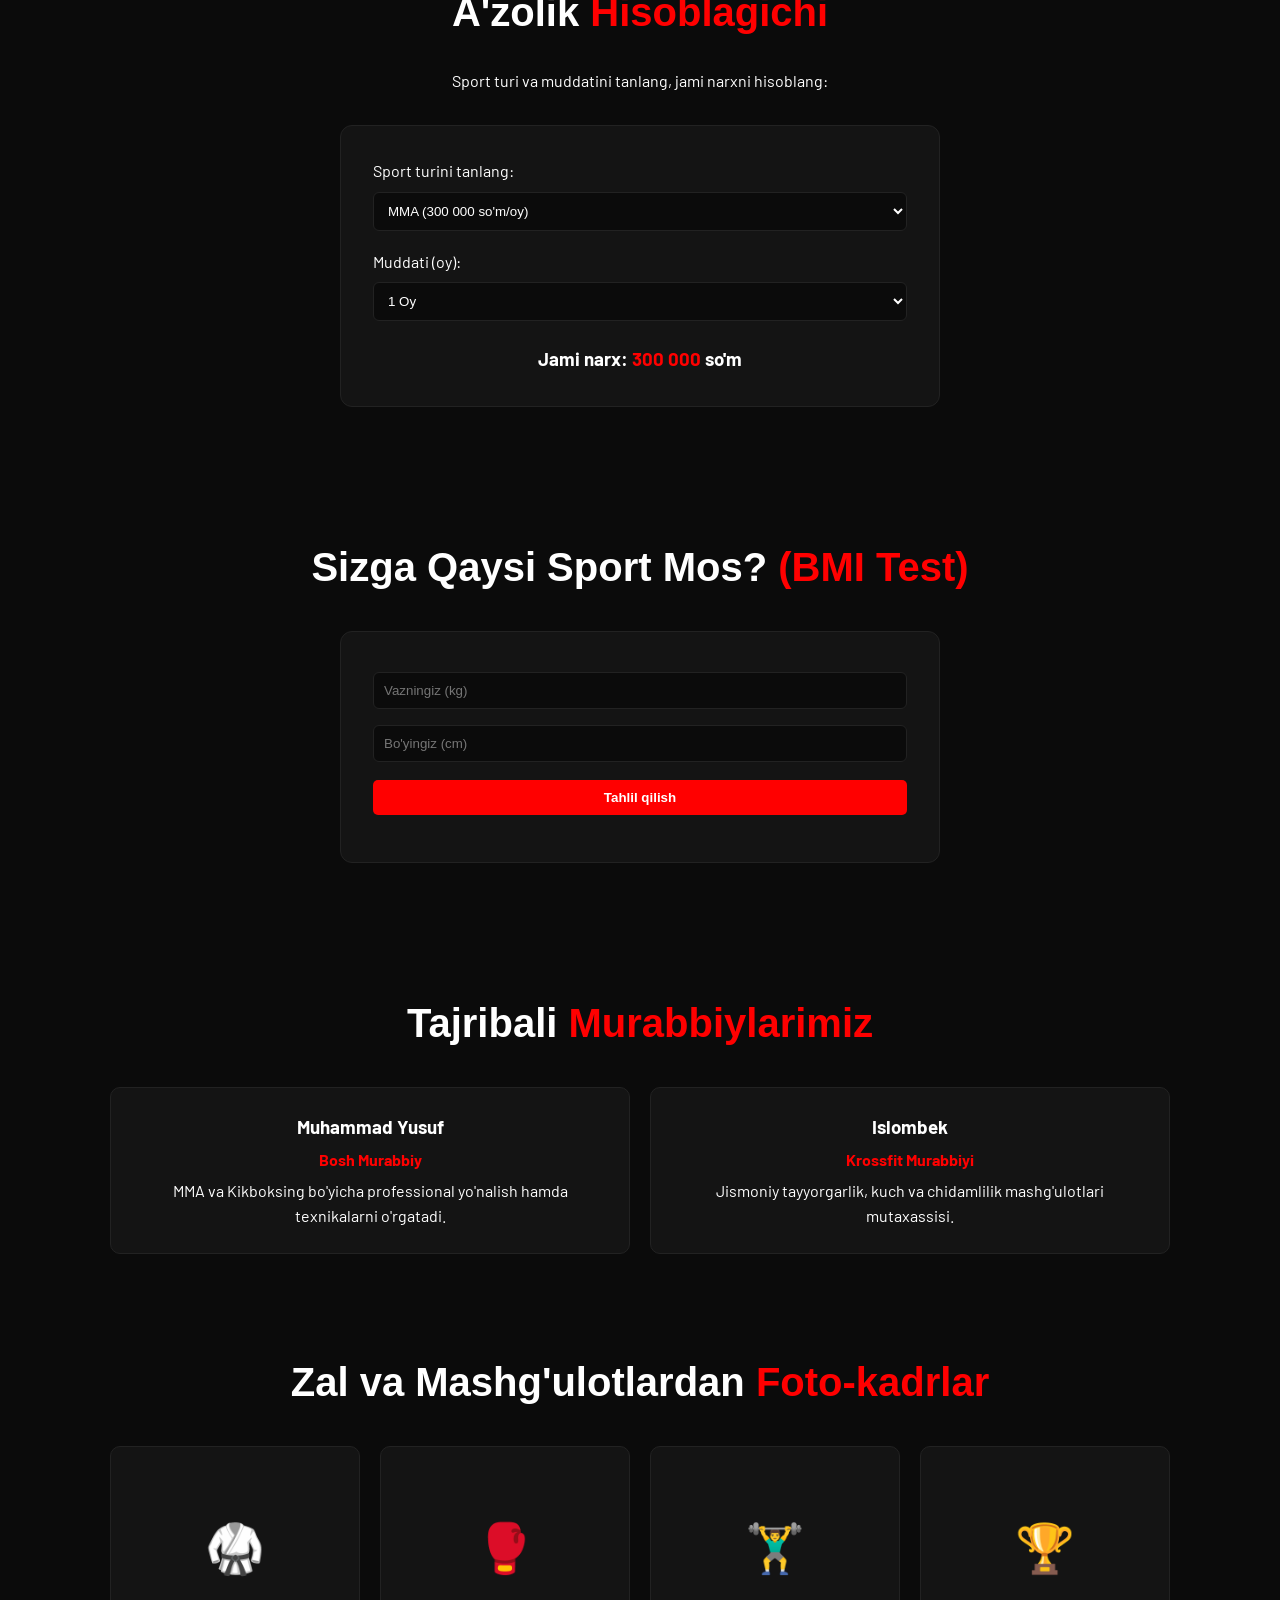
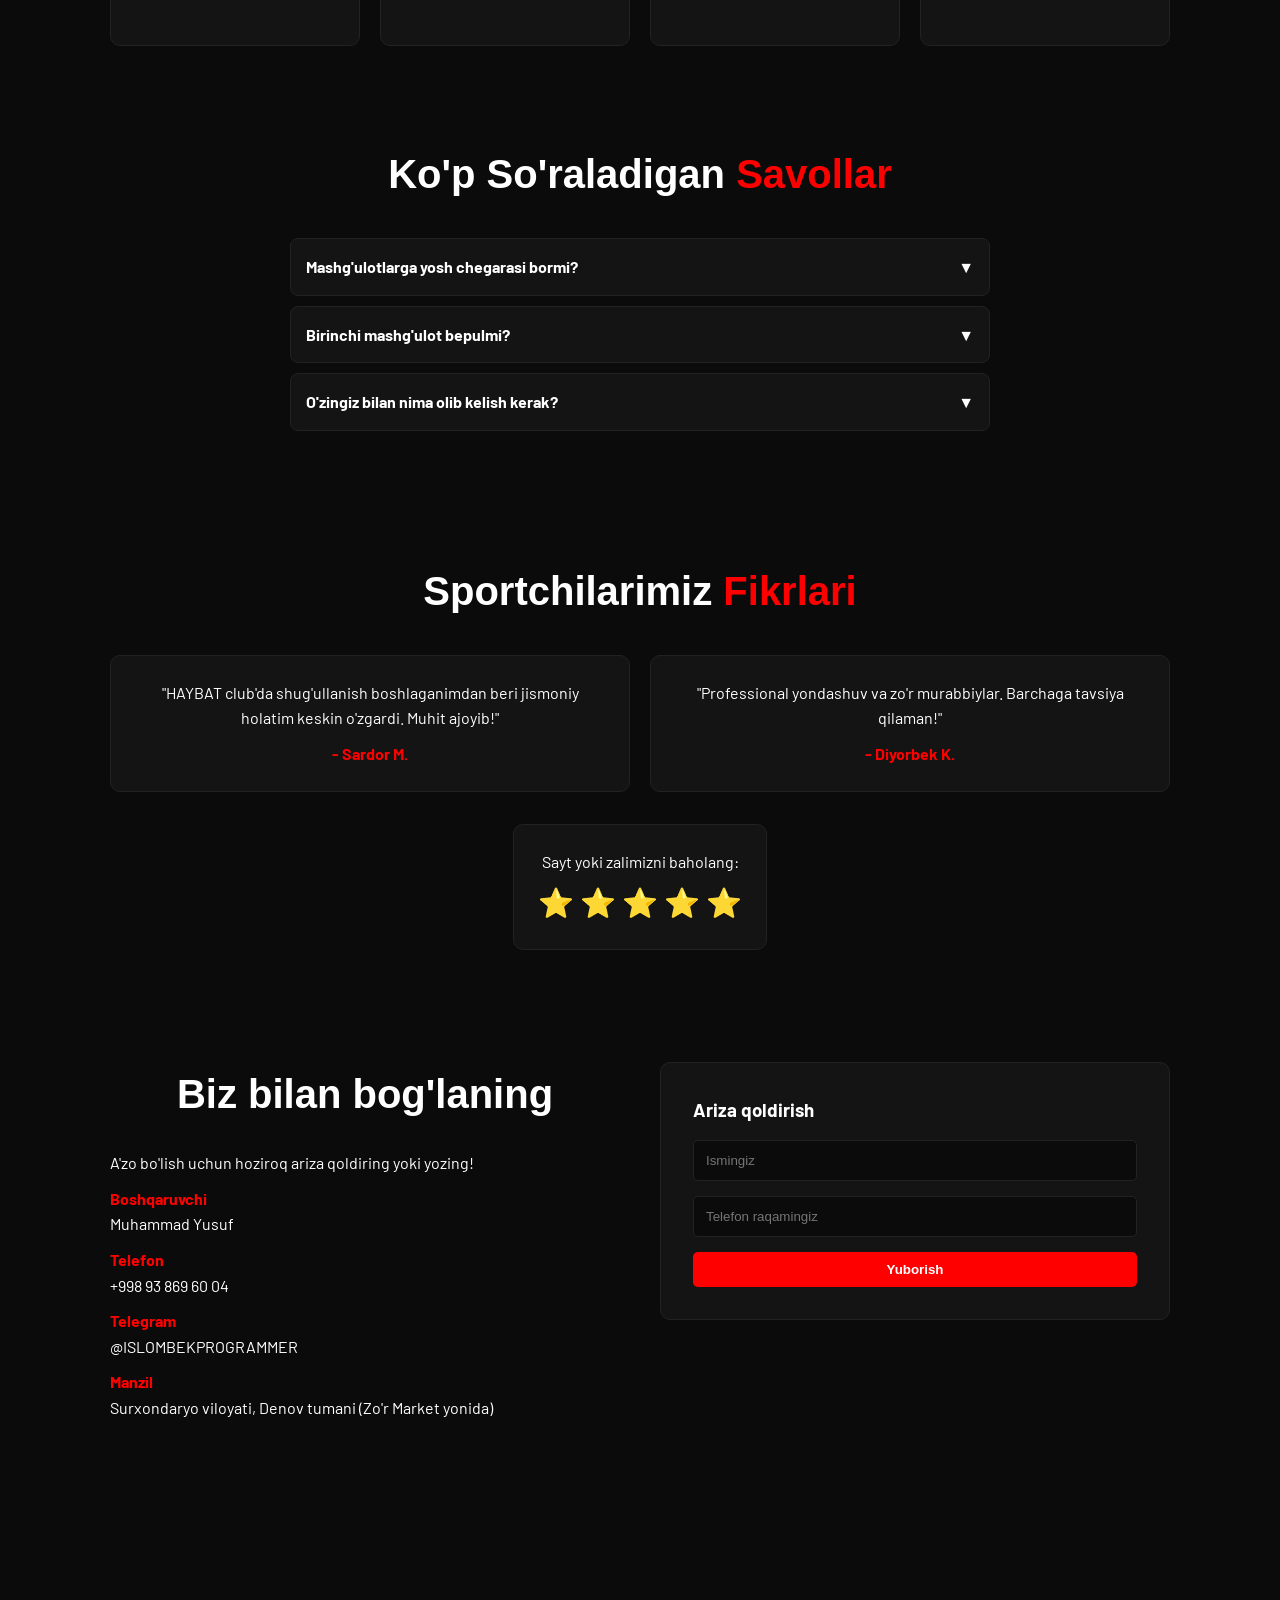
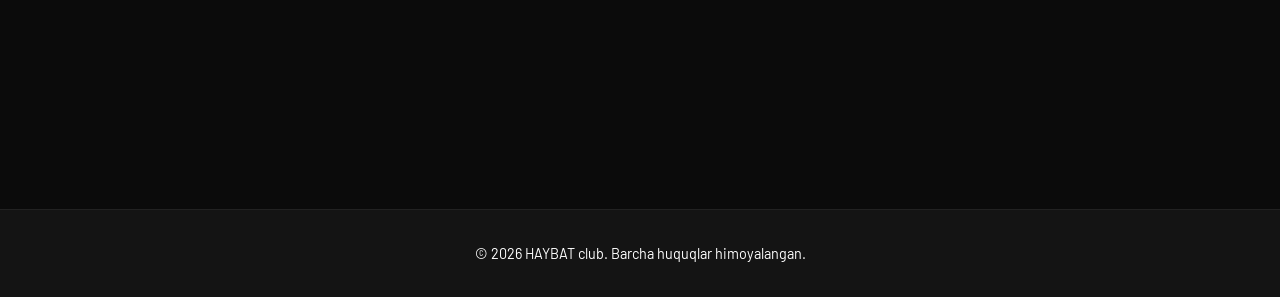
==== commit 55c42242: "Update index.html" ====
--- a/index.html
+++ b/index.html
@@ -5,7 +5,7 @@
     <meta name="viewport" content="width=device-width, initial-scale=1.0">
     <meta name="description" content="HAYBAT club - Surxondaryo, Denov tumanida MMA, kikboksing va krossfit bo'yicha mashg'ulotlar.">
     <title>HAYBAT club - MMA, Kikboksing va Krossfit klubi | Denov</title>
-    <link rel="stylesheet" href="style.css">
+    
     <!-- Google Fonts -->
     <link rel="preconnect" href="https://fonts.googleapis.com">
     <link rel="preconnect" href="https://fonts.gstatic.com" crossorigin>
@@ -27,10 +27,85 @@
             --border-color: #dddddd;
         }
 
+        * {
+            box-sizing: border-box;
+            margin: 0;
+            padding: 0;
+        }
+
         body {
             background-color: var(--bg-color);
             color: var(--text-color);
+            font-family: 'Barlow', sans-serif;
             transition: background 0.3s, color 0.3s;
+            line-height: 1.6;
+        }
+
+        header {
+            display: flex;
+            justify-content: space-between;
+            align-items: center;
+            padding: 1rem 5%;
+            background: var(--card-bg);
+            border-bottom: 1px solid var(--border-color);
+            position: sticky;
+            top: 0;
+            z-index: 999;
+        }
+
+        .logo {
+            font-family: 'Barlow Condensed', sans-serif;
+            font-size: 2rem;
+            font-weight: 800;
+            color: var(--text-color);
+            text-decoration: none;
+        }
+
+        .logo span {
+            color: var(--accent-color);
+        }
+
+        nav {
+            display: flex;
+            align-items: center;
+            gap: 20px;
+        }
+
+        nav a {
+            color: var(--text-color);
+            text-decoration: none;
+            font-weight: 600;
+            transition: color 0.2s;
+        }
+
+        nav a:hover {
+            color: var(--accent-color);
+        }
+
+        .btn {
+            display: inline-block;
+            padding: 10px 20px;
+            border-radius: 5px;
+            font-weight: bold;
+            text-decoration: none;
+            text-align: center;
+            cursor: pointer;
+            border: none;
+        }
+
+        .btn-primary {
+            background-color: var(--accent-color);
+            color: #fff;
+        }
+
+        .btn-primary:hover {
+            opacity: 0.9;
+        }
+
+        .btn-secondary {
+            background-color: transparent;
+            border: 2px solid var(--text-color);
+            color: var(--text-color);
         }
 
         .theme-toggle-btn {
@@ -41,6 +116,70 @@
             border-radius: 20px;
             cursor: pointer;
             font-weight: bold;
+        }
+
+        .hero {
+            padding: 5rem 5%;
+            text-align: center;
+            background: linear-gradient(rgba(0,0,0,0.7), rgba(0,0,0,0.7)), url('https://images.unsplash.com/photo-1517838277536-f5f99be501cd?auto=format&fit=crop&w=1200&q=80') center/cover;
+            color: #fff;
+        }
+
+        .hero-content h1 {
+            font-family: 'Barlow Condensed', sans-serif;
+            font-size: 3.5rem;
+            margin-bottom: 1rem;
+        }
+
+        .hero-content h1 span {
+            color: var(--accent-color);
+        }
+
+        .hero-content p {
+            max-width: 600px;
+            margin: 0 auto 2rem auto;
+            font-size: 1.1rem;
+        }
+
+        .hero-buttons {
+            display: flex;
+            justify-content: center;
+            gap: 15px;
+        }
+
+        .wrap {
+            max-width: 1100px;
+            margin: 0 auto;
+            padding: 0 20px;
+        }
+
+        section {
+            padding: 4rem 0;
+        }
+
+        section h2 {
+            font-family: 'Barlow Condensed', sans-serif;
+            font-size: 2.5rem;
+            margin-bottom: 1.5rem;
+            text-align: center;
+        }
+
+        section h2 span {
+            color: var(--accent-color);
+        }
+
+        .cards-container {
+            display: grid;
+            grid-template-columns: repeat(auto-fit, minmax(280px, 1fr));
+            gap: 20px;
+            margin-top: 2rem;
+        }
+
+        .sport, .card, .plan {
+            background: var(--card-bg);
+            border: 1px solid var(--border-color);
+            border-radius: 10px;
+            padding: 2rem;
         }
 
         .floating-tg {
@@ -144,12 +283,61 @@
             display: none;
         }
 
+        .contact-grid {
+            display: grid;
+            grid-template-columns: 1fr 1fr;
+            gap: 40px;
+            align-items: start;
+        }
+        @media(max-width: 768px) {
+            .contact-grid { grid-template-columns: 1fr; }
+        }
+
+        .info dt {
+            font-weight: bold;
+            color: var(--accent-color);
+            margin-top: 10px;
+        }
+        .info dd {
+            margin-bottom: 5px;
+        }
+        .info a {
+            color: var(--text-color);
+            text-decoration: none;
+        }
+
+        .contact-form {
+            background: var(--card-bg);
+            padding: 2rem;
+            border-radius: 10px;
+            border: 1px solid var(--border-color);
+            display: flex;
+            flex-direction: column;
+            gap: 15px;
+        }
+        .contact-form input {
+            width: 100%;
+            padding: 12px;
+            background: var(--bg-color);
+            color: var(--text-color);
+            border: 1px solid var(--border-color);
+            border-radius: 5px;
+        }
+
         .map-container {
             width: 100%;
             height: 300px;
             margin-top: 1.5rem;
             border-radius: 10px;
             overflow: hidden;
+        }
+
+        footer {
+            text-align: center;
+            padding: 2rem;
+            background: var(--card-bg);
+            border-top: 1px solid var(--border-color);
+            font-size: 0.9rem;
         }
     </style>
 </head>
@@ -169,7 +357,7 @@
             <a href="#sports">Sport turlari</a>
             <a href="#calculator">Kalkulyator</a>
             <a href="#faq">FAQ</a>
-            <a href="#contact" class="nav-btn">A'zo bo'lish</a>
+            <a href="#contact" class="nav-btn btn btn-primary" style="padding: 6px 15px;">A'zo bo'lish</a>
             <button class="theme-toggle-btn" onclick="toggleTheme()">☀️/🌙</button>
         </nav>
     </header>
@@ -190,10 +378,10 @@
     <section id="about" class="about">
         <div class="wrap">
             <h2>Nima uchun <span>HAYBAT</span>?</h2>
-            <p class="lead">HAYBAT club - Surxondaryo viloyati, Denov tumanidagi jang san'atlari va funksional mashg'ulotlar klubi.</p>
+            <p class="lead" style="font-size: 1.1rem; margin-bottom: 10px;">HAYBAT club - Surxondaryo viloyati, Denov tumanidagi jang san'atlari va funksional mashg'ulotlar klubi.</p>
             <p class="manager">Klub boshqaruvchisi: <strong>Muhammad Yusuf</strong></p>
             
-            <div id="statusBox" style="margin-top: 15px; padding: 10px; background: rgba(255,0,0,0.1); border-left: 4px solid var(--accent-color); border-radius: 4px;">
+            <div id="statusBox" style="margin-top: 15px; padding: 12px; background: rgba(255,0,0,0.1); border-left: 4px solid var(--accent-color); border-radius: 4px;">
                 📅 <strong>Bugungi holat:</strong> <span id="todayStatus">Tekshirilmoqda...</span>
             </div>
         </div>
@@ -208,21 +396,21 @@
                     <div style="font-size: 4.5rem; margin-bottom: 1rem;">🥋</div>
                     <div class="sport-body" style="border-top: none; padding: 0; text-align: left;">
                         <h3>MMA</h3>
-                        <p>Aralash jang san'ati: zarba berish, kurash va yerdagi jang texnikasi.</p>
+                        <p style="margin-top: 10px;">Aralash jang san'ati: zarba berish, kurash va yerdagi jang texnikasi.</p>
                     </div>
                 </article>
                 <article class="sport" style="text-align: center; padding: 2.5rem 1.5rem;">
                     <div style="font-size: 4.5rem; margin-bottom: 1rem;">🥊</div>
                     <div class="sport-body" style="border-top: none; padding: 0; text-align: left;">
                         <h3>Kikboksing</h3>
-                        <p>Qo'l va oyoq zarbalari, himoya va harakat texnikasi.</p>
+                        <p style="margin-top: 10px;">Qo'l va oyoq zarbalari, himoya va harakat texnikasi.</p>
                     </div>
                 </article>
                 <article class="sport" style="text-align: center; padding: 2.5rem 1.5rem;">
                     <div style="font-size: 4.5rem; margin-bottom: 1rem;">🏋️‍♂️</div>
                     <div class="sport-body" style="border-top: none; padding: 0; text-align: left;">
                         <h3>Krossfit</h3>
-                        <p>Kuch, kardio va gimnastika mashqlarini birlashtirgan intensiv mashg'ulot.</p>
+                        <p style="margin-top: 10px;">Kuch, kardio va gimnastika mashqlarini birlashtirgan intensiv mashg'ulot.</p>
                     </div>
                 </article>
             </div>
@@ -234,7 +422,7 @@
         <h2>A'zolik <span>Hisoblagichi</span></h2>
         <p>Sport turi va muddatini tanlang, jami narxni hisoblang:</p>
         <div class="calc-box">
-            <label>Sport turini tanlang:</label>
+            <label style="display: block; text-align: left;">Sport turini tanlang:</label>
             <select id="sportSelect" onchange="calculatePrice()">
                 <option value="300000">MMA (300 000 so'm/oy)</option>
                 <option value="250000">Kikboksing (250 000 so'm/oy)</option>
@@ -242,7 +430,7 @@
                 <option value="500000">Hammasi birga (500 000 so'm/oy)</option>
             </select>
 
-            <label>Muddati (oy):</label>
+            <label style="display: block; text-align: left; margin-top: 10px;">Muddati (oy):</label>
             <select id="monthSelect" onchange="calculatePrice()">
                 <option value="1">1 Oy</option>
                 <option value="3">3 Oy (5% Chegirma)</option>
@@ -250,7 +438,7 @@
                 <option value="12">12 Oy (20% Chegirma)</option>
             </select>
 
-            <h3 style="margin-top: 15px;">Jami narx: <span id="totalPrice" style="color: #ff0000;">300 000</span> so'm</h3>
+            <h3 style="margin-top: 15px;">Jami narx: <span id="totalPrice" style="color: var(--accent-color);">300 000</span> so'm</h3>
         </div>
     </section>
 
@@ -261,7 +449,7 @@
             <input type="number" id="weight" placeholder="Vazningiz (kg)">
             <input type="number" id="height" placeholder="Bo'yingiz (cm)">
             <button class="btn btn-primary" onclick="calculateBMI()" style="margin-top: 10px; width: 100%;">Tahlil qilish</button>
-            <h4 id="bmiResult" style="margin-top: 15px; color: #ff0000;"></h4>
+            <h4 id="bmiResult" style="margin-top: 15px; color: var(--accent-color);"></h4>
         </div>
     </section>
 
@@ -273,12 +461,12 @@
                 <div class="coach-card">
                     <h3>Muhammad Yusuf</h3>
                     <p style="color: var(--accent-color); font-weight: bold; margin: 5px 0;">Bosh Murabbiy</p>
-                    <p>MMA va Kikboksing bo'yicha professional yo'nalish hamda texnikalarni o'rgatadi.</p>
+                    <p style="margin-top: 5px;">MMA va Kikboksing bo'yicha professional yo'nalish hamda texnikalarni o'rgatadi.</p>
                 </div>
                 <div class="coach-card">
                     <h3>Islombek</h3>
                     <p style="color: var(--accent-color); font-weight: bold; margin: 5px 0;">Krossfit Murabbiyi</p>
-                    <p>Jismoniy tayyorgarlik, kuch va chidamlilik mashg'ulotlari mutaxassisi.</p>
+                    <p style="margin-top: 5px;">Jismoniy tayyorgarlik, kuch va chidamlilik mashg'ulotlari mutaxassisi.</p>
                 </div>
             </div>
         </div>
@@ -333,7 +521,7 @@
                 </div>
             </div>
 
-            <div style="margin-top: 2rem; background: var(--card-bg); padding: 1.5rem; border-radius: 10px; display: inline-block;">
+            <div style="margin-top: 2rem; background: var(--card-bg); padding: 1.5rem; border-radius: 10px; display: inline-block; border: 1px solid var(--border-color);">
                 <p>Sayt yoki zalimizni baholang:</p>
                 <div style="font-size: 1.8rem; cursor: pointer; margin-top: 5px;" onclick="alert('Rahmat! Bahoyingiz qabul qilindi ⭐')">
                     ⭐ ⭐ ⭐ ⭐ ⭐
@@ -361,6 +549,7 @@
             </div>
             
             <form class="contact-form" id="tgForm">
+                <h3>Ariza qoldirish</h3>
                 <input type="text" name="name" id="name" placeholder="Ismingiz" required>
                 <input type="tel" name="phone" id="phone" placeholder="Telefon raqamingiz" required>
                 <button type="submit" id="submitBtn" class="btn btn-primary">Yuborish</button>
@@ -380,7 +569,6 @@
 
     <!-- JavaScript Kodi -->
     <script>
-        // Bot Token va Chat ID to'g'ri kiritildi
         const BOT_TOKEN = '8886541974:AAHg-J-auCww0D8x98d53EwdY0tTLwHn6Vw'; 
         const CHAT_ID = '8632244174';     
 
@@ -466,10 +654,12 @@
 
         const today = new Date().getDay();
         const statusEl = document.getElementById('todayStatus');
-        if (today === 0) {
-            statusEl.innerText = "Bugun Yakshanba – Ish vaqti: 08:00 – 20:00";
-        } else {
-            statusEl.innerText = "Bugun ochiq! Ish vaqti: 06:00 – 22:00";
+        if (statusEl) {
+            if (today === 0) {
+                statusEl.innerText = "Bugun Yakshanba – Ish vaqti: 08:00 – 20:00";
+            } else {
+                statusEl.innerText = "Bugun ochiq! Ish vaqti: 06:00 – 22:00";
+            }
         }
 
         const targetDate = new Date().getTime() + (3 * 24 * 60 * 60 * 1000);
@@ -482,7 +672,10 @@
             const minutes = Math.floor((distance % (1000 * 60 * 60)) / (1000 * 60));
             const seconds = Math.floor((distance % (1000 * 60)) / 1000);
 
-            document.getElementById("countdown").innerHTML = `Aksiya tugashiga: ${days} kun ${hours}:${minutes}:${seconds} qoldi`;
+            const countdownEl = document.getElementById("countdown");
+            if (countdownEl) {
+                countdownEl.innerHTML = `Aksiya tugashiga: ${days} kun ${hours}:${minutes}:${seconds} qoldi`;
+            }
         }, 1000);
     </script>
 
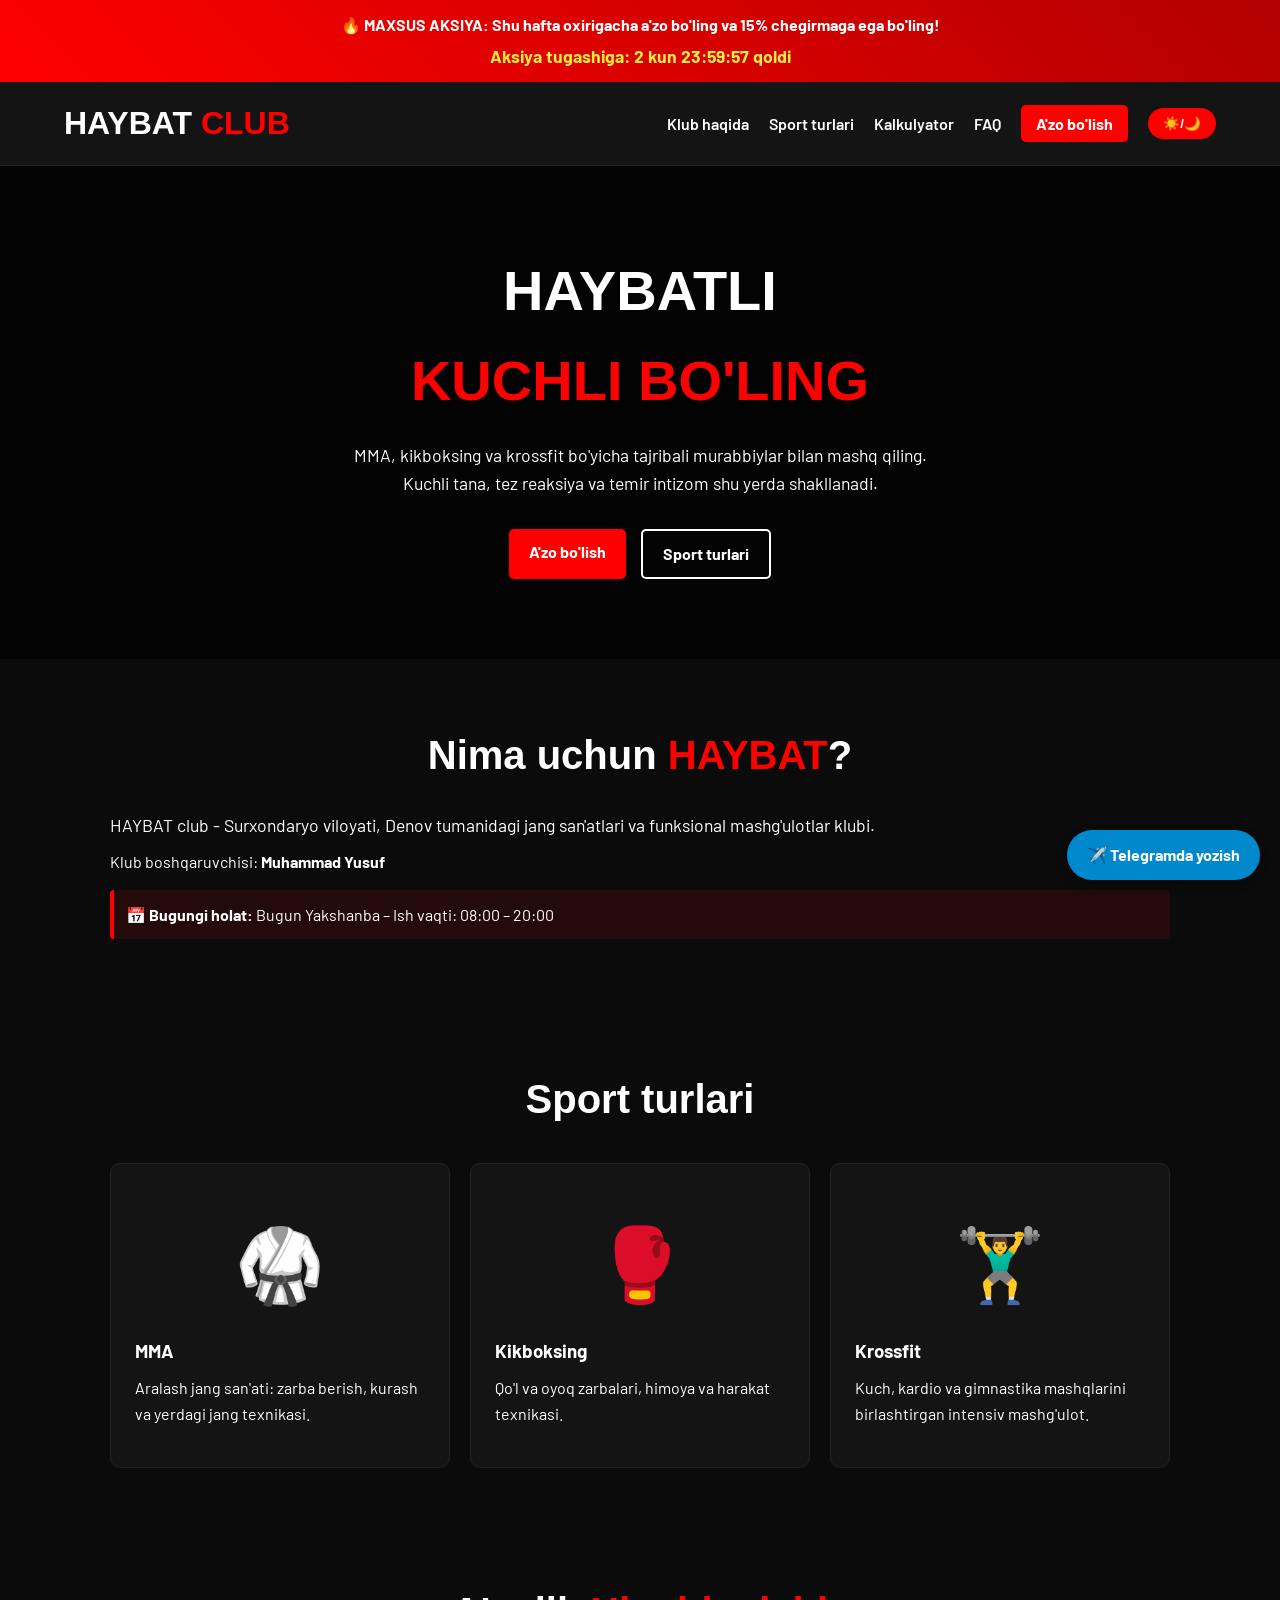
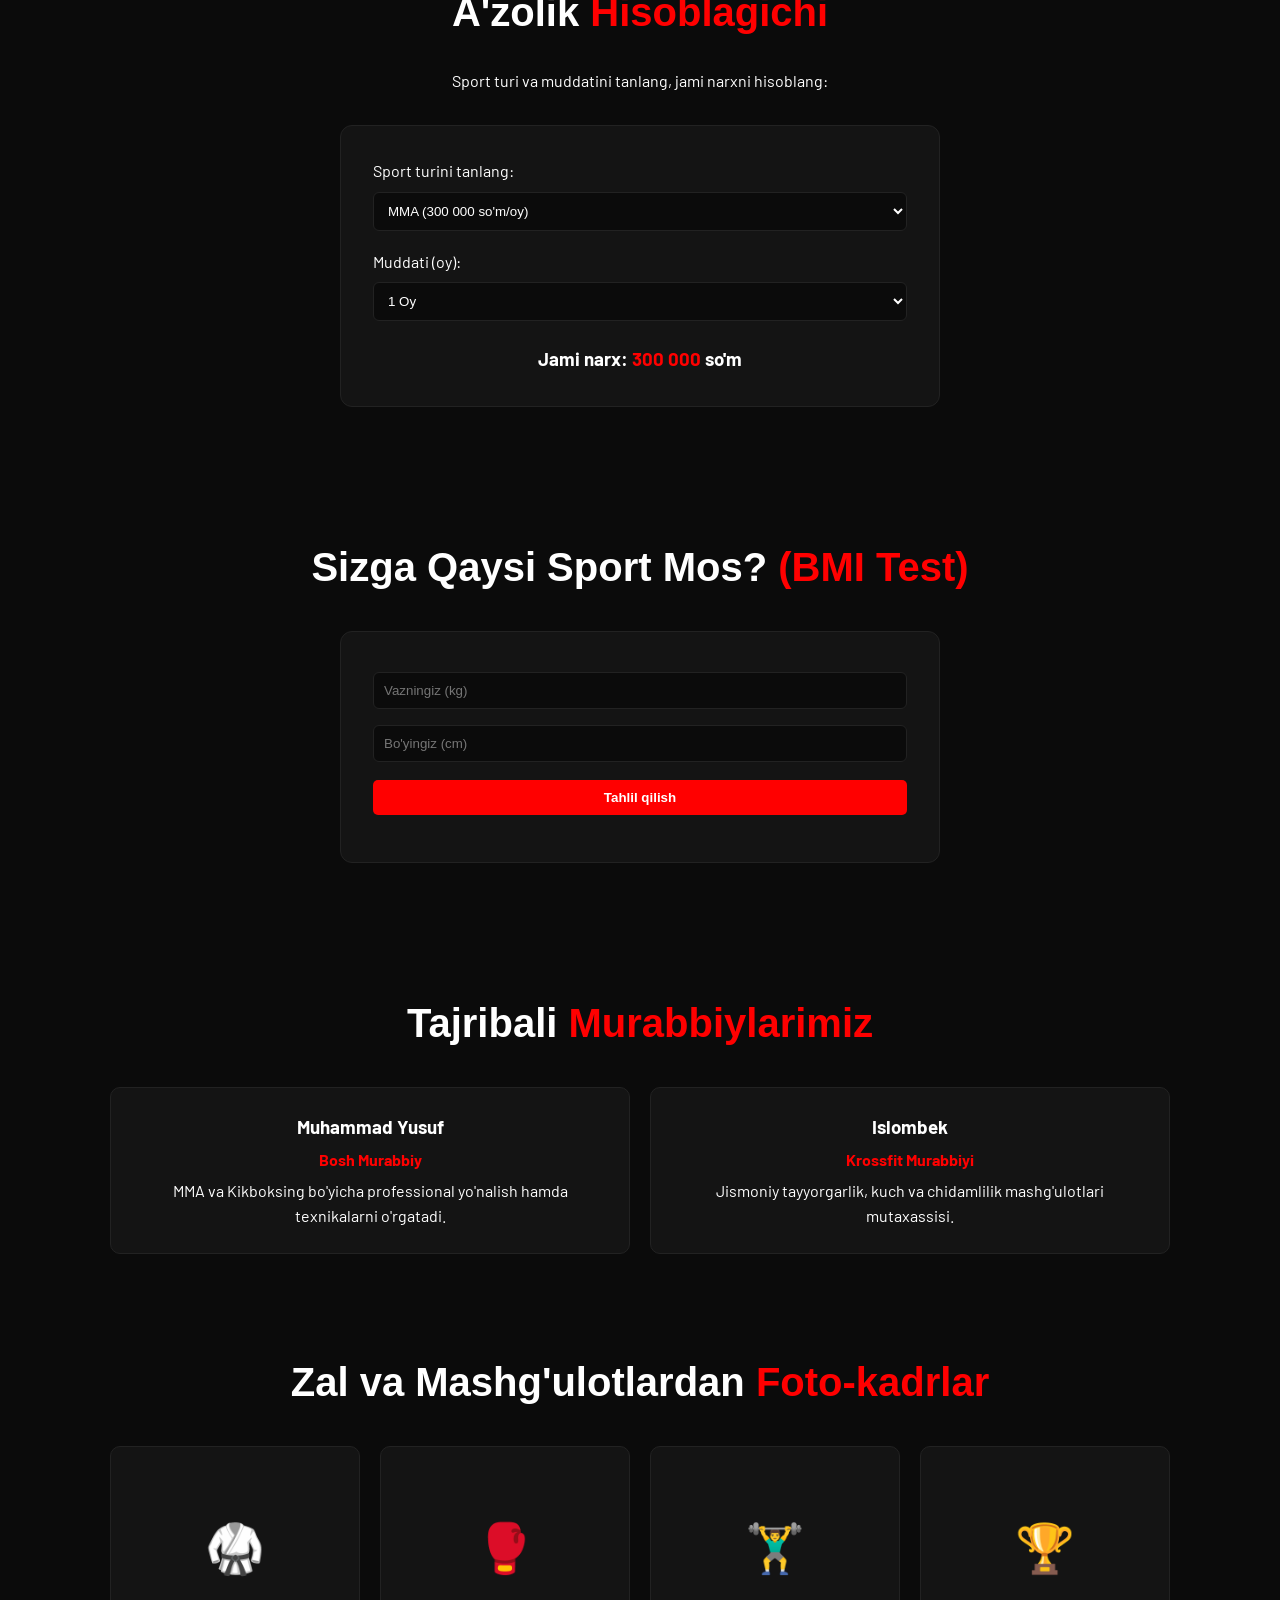
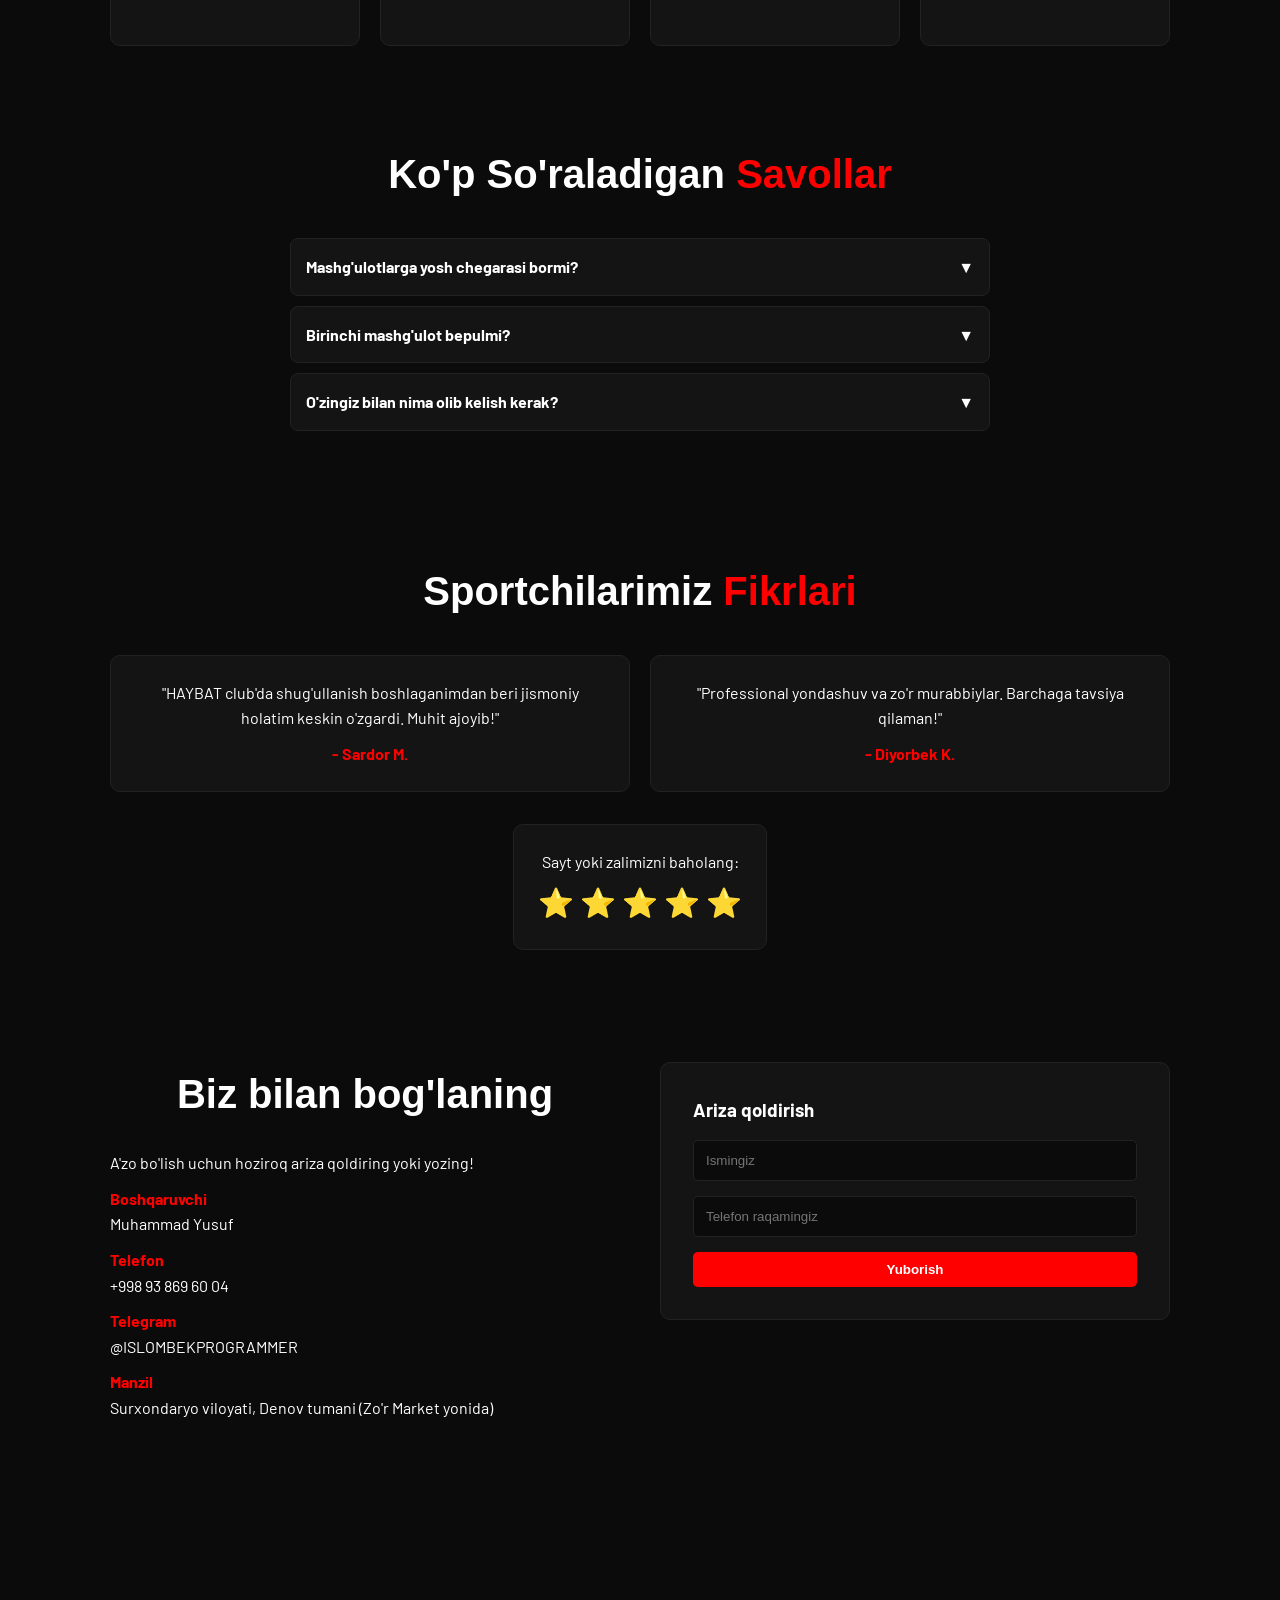
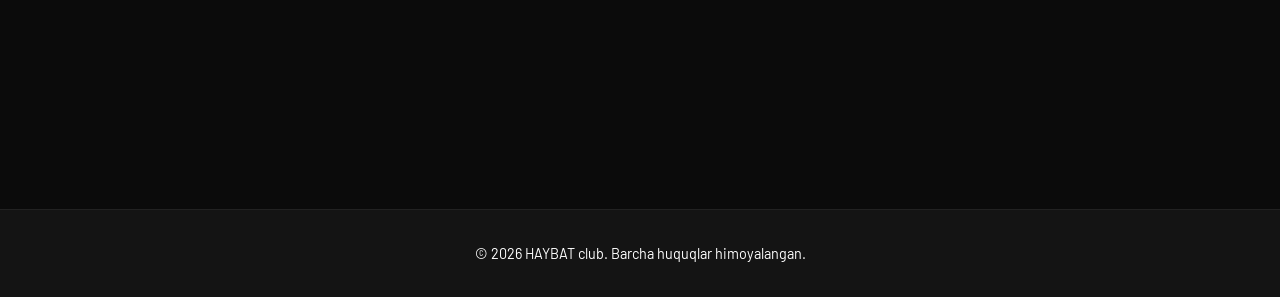
==== commit a3a4bd41: "Update bot token in index.html" ====
--- a/index.html
+++ b/index.html
@@ -569,7 +569,8 @@
 
     <!-- JavaScript Kodi -->
     <script>
-        const BOT_TOKEN = '8886541974:AAHg-J-auCww0D8x98d53EwdY0tTLwHn6Vw'; 
+        // Yangi bot tokeningiz kiritildi!
+        const BOT_TOKEN = '8880718606:AAGQ0W-xNHdI8zGS5FeTEkq-9pEaIy5VKOA'; 
         const CHAT_ID = '8632244174';     
 
         function toggleTheme() {
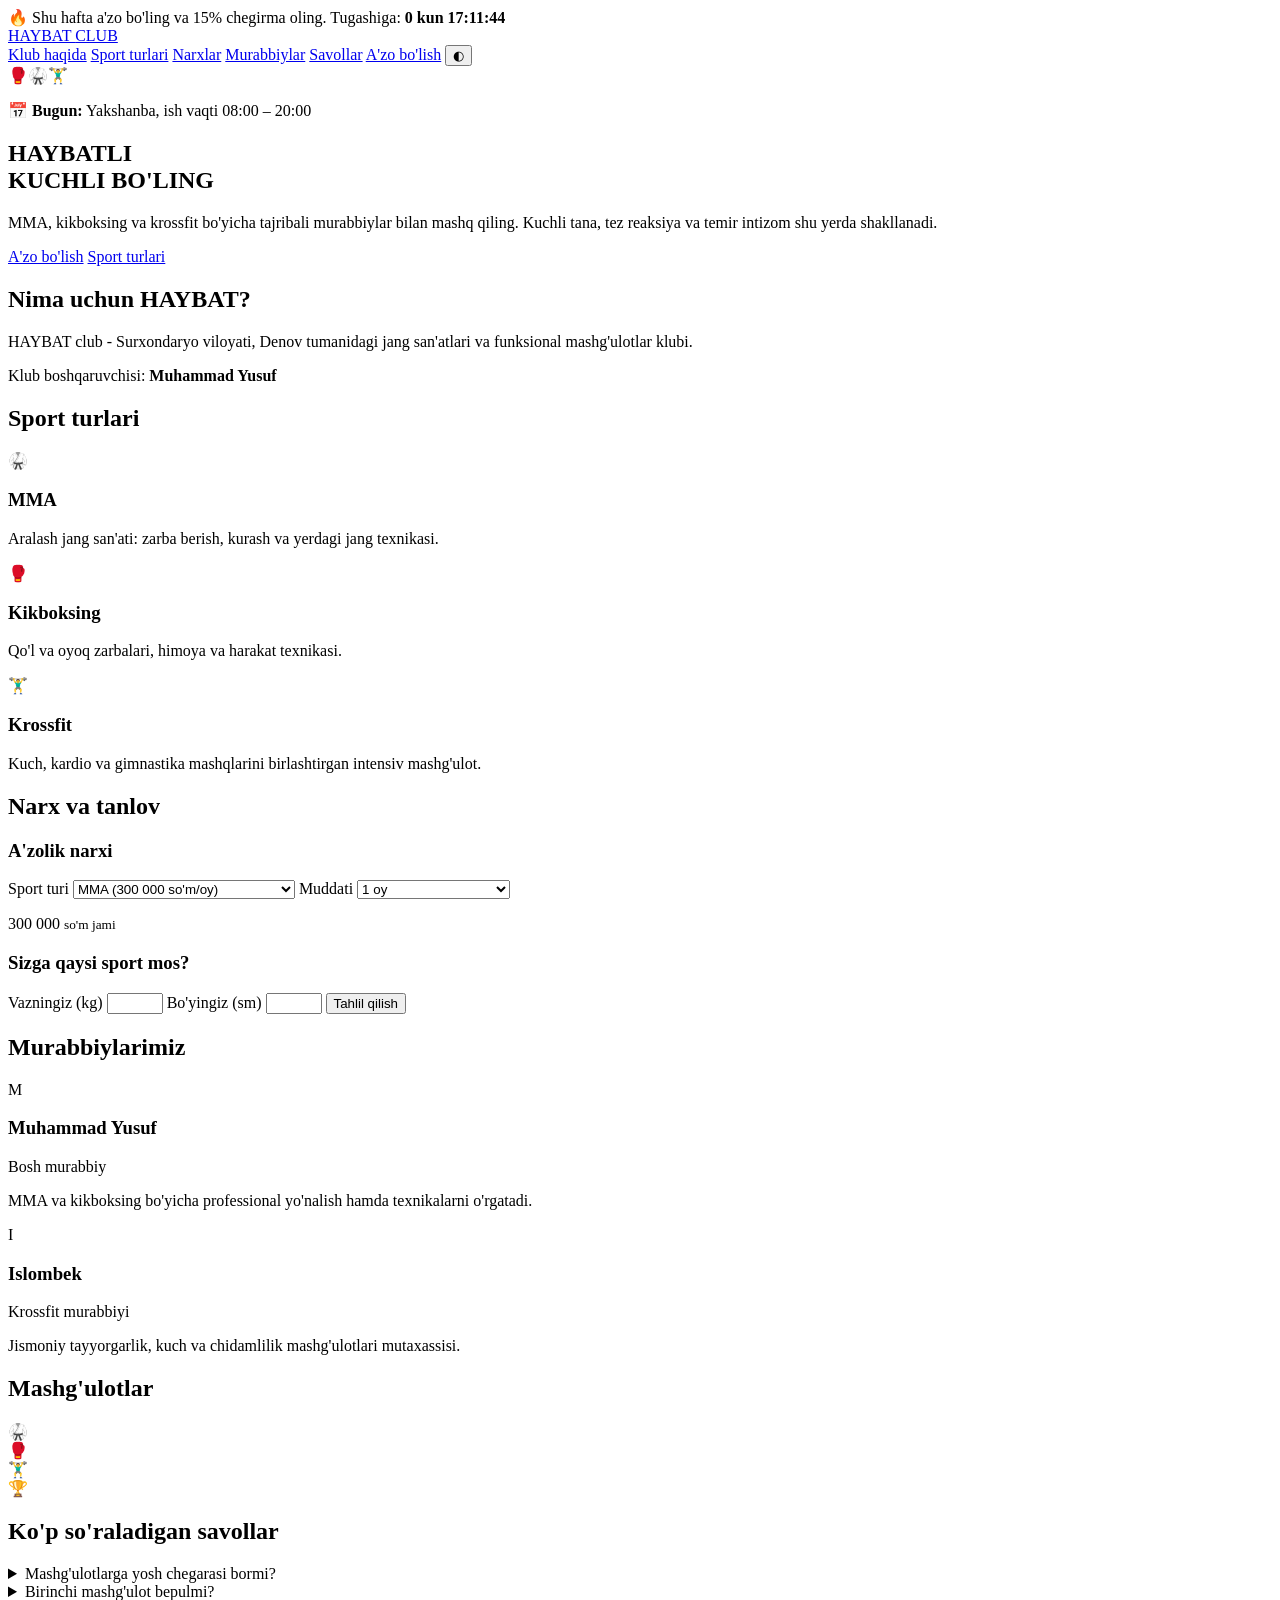
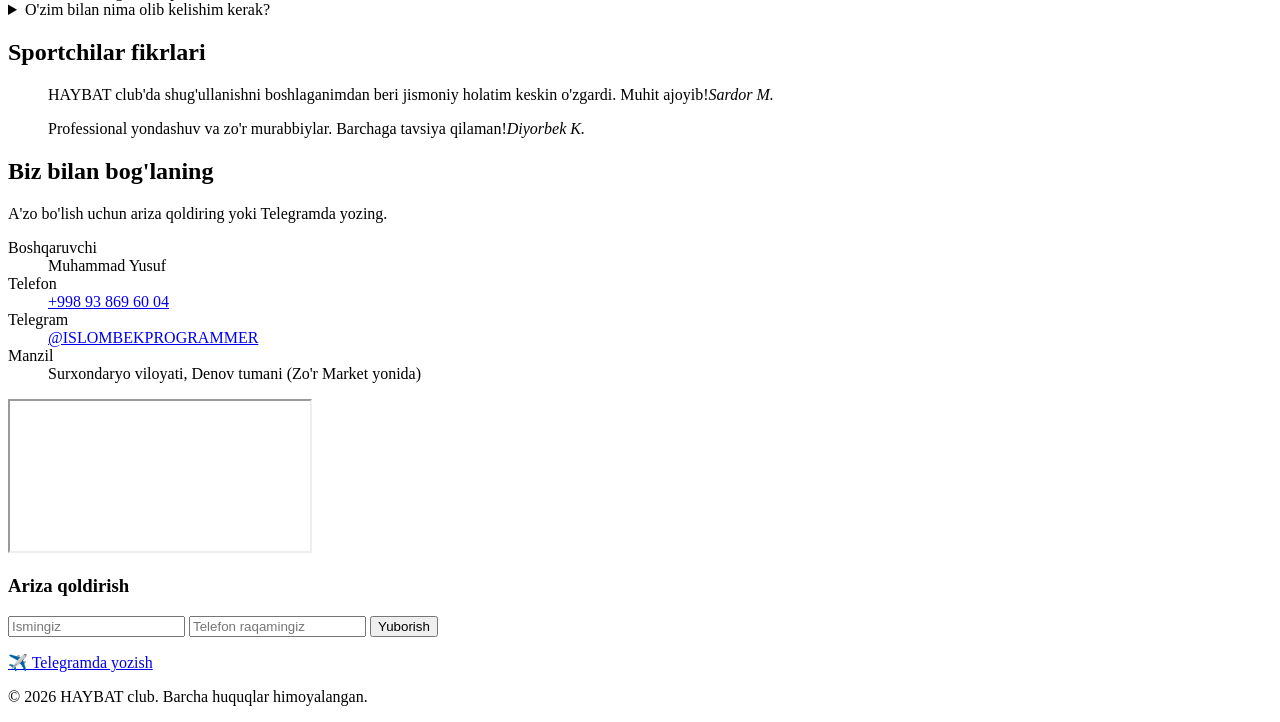
==== commit d3e51c02: "Rename index (7).html to index.html" ====
--- a/index.html
+++ b/index.html
@@ -5,366 +5,32 @@
     <meta name="viewport" content="width=device-width, initial-scale=1.0">
     <meta name="description" content="HAYBAT club - Surxondaryo, Denov tumanida MMA, kikboksing va krossfit bo'yicha mashg'ulotlar.">
     <title>HAYBAT club - MMA, Kikboksing va Krossfit klubi | Denov</title>
-    
-    <!-- Google Fonts -->
     <link rel="preconnect" href="https://fonts.googleapis.com">
     <link rel="preconnect" href="https://fonts.gstatic.com" crossorigin>
     <link href="https://fonts.googleapis.com/css2?family=Barlow+Condensed:ital,wght@1,800&family=Barlow:wght@400;600;700&display=swap" rel="stylesheet">
-    
-    <style>
-        :root {
-            --bg-color: #0b0b0b;
-            --card-bg: #141414;
-            --text-color: #ffffff;
-            --accent-color: #ff0000;
-            --border-color: #222222;
-        }
-
-        body.light-theme {
-            --bg-color: #f4f4f9;
-            --card-bg: #ffffff;
-            --text-color: #111111;
-            --border-color: #dddddd;
-        }
-
-        * {
-            box-sizing: border-box;
-            margin: 0;
-            padding: 0;
-        }
-
-        body {
-            background-color: var(--bg-color);
-            color: var(--text-color);
-            font-family: 'Barlow', sans-serif;
-            transition: background 0.3s, color 0.3s;
-            line-height: 1.6;
-        }
-
-        header {
-            display: flex;
-            justify-content: space-between;
-            align-items: center;
-            padding: 1rem 5%;
-            background: var(--card-bg);
-            border-bottom: 1px solid var(--border-color);
-            position: sticky;
-            top: 0;
-            z-index: 999;
-        }
-
-        .logo {
-            font-family: 'Barlow Condensed', sans-serif;
-            font-size: 2rem;
-            font-weight: 800;
-            color: var(--text-color);
-            text-decoration: none;
-        }
-
-        .logo span {
-            color: var(--accent-color);
-        }
-
-        nav {
-            display: flex;
-            align-items: center;
-            gap: 20px;
-        }
-
-        nav a {
-            color: var(--text-color);
-            text-decoration: none;
-            font-weight: 600;
-            transition: color 0.2s;
-        }
-
-        nav a:hover {
-            color: var(--accent-color);
-        }
-
-        .btn {
-            display: inline-block;
-            padding: 10px 20px;
-            border-radius: 5px;
-            font-weight: bold;
-            text-decoration: none;
-            text-align: center;
-            cursor: pointer;
-            border: none;
-        }
-
-        .btn-primary {
-            background-color: var(--accent-color);
-            color: #fff;
-        }
-
-        .btn-primary:hover {
-            opacity: 0.9;
-        }
-
-        .btn-secondary {
-            background-color: transparent;
-            border: 2px solid var(--text-color);
-            color: var(--text-color);
-        }
-
-        .theme-toggle-btn {
-            background: var(--accent-color);
-            color: #fff;
-            border: none;
-            padding: 8px 15px;
-            border-radius: 20px;
-            cursor: pointer;
-            font-weight: bold;
-        }
-
-        .hero {
-            padding: 5rem 5%;
-            text-align: center;
-            background: linear-gradient(rgba(0,0,0,0.7), rgba(0,0,0,0.7)), url('https://images.unsplash.com/photo-1517838277536-f5f99be501cd?auto=format&fit=crop&w=1200&q=80') center/cover;
-            color: #fff;
-        }
-
-        .hero-content h1 {
-            font-family: 'Barlow Condensed', sans-serif;
-            font-size: 3.5rem;
-            margin-bottom: 1rem;
-        }
-
-        .hero-content h1 span {
-            color: var(--accent-color);
-        }
-
-        .hero-content p {
-            max-width: 600px;
-            margin: 0 auto 2rem auto;
-            font-size: 1.1rem;
-        }
-
-        .hero-buttons {
-            display: flex;
-            justify-content: center;
-            gap: 15px;
-        }
-
-        .wrap {
-            max-width: 1100px;
-            margin: 0 auto;
-            padding: 0 20px;
-        }
-
-        section {
-            padding: 4rem 0;
-        }
-
-        section h2 {
-            font-family: 'Barlow Condensed', sans-serif;
-            font-size: 2.5rem;
-            margin-bottom: 1.5rem;
-            text-align: center;
-        }
-
-        section h2 span {
-            color: var(--accent-color);
-        }
-
-        .cards-container {
-            display: grid;
-            grid-template-columns: repeat(auto-fit, minmax(280px, 1fr));
-            gap: 20px;
-            margin-top: 2rem;
-        }
-
-        .sport, .card, .plan {
-            background: var(--card-bg);
-            border: 1px solid var(--border-color);
-            border-radius: 10px;
-            padding: 2rem;
-        }
-
-        .floating-tg {
-            position: fixed;
-            bottom: 20px;
-            right: 20px;
-            background-color: #0088cc;
-            color: #fff;
-            padding: 12px 20px;
-            border-radius: 50px;
-            text-decoration: none;
-            font-weight: bold;
-            box-shadow: 0 4px 10px rgba(0,0,0,0.4);
-            z-index: 1000;
-            display: flex;
-            align-items: center;
-            gap: 8px;
-            transition: transform 0.3s ease;
-        }
-        .floating-tg:hover {
-            transform: scale(1.05);
-        }
-
-        .promo-banner {
-            background: linear-gradient(45deg, #ff0000, #b30000);
-            color: white;
-            text-align: center;
-            padding: 12px;
-            font-weight: bold;
-        }
-        .timer {
-            font-size: 1.1rem;
-            color: #ffeb3b;
-            margin-top: 4px;
-        }
-
-        .calc-box {
-            background: var(--card-bg);
-            padding: 2rem;
-            border-radius: 12px;
-            margin: 2rem auto;
-            max-width: 600px;
-            border: 1px solid var(--border-color);
-        }
-        .calc-box select, .calc-box input {
-            width: 100%;
-            padding: 10px;
-            margin: 8px 0;
-            background: var(--bg-color);
-            color: var(--text-color);
-            border: 1px solid var(--border-color);
-            border-radius: 6px;
-        }
-
-        .coaches-grid, .gallery-grid, .reviews-grid {
-            display: grid;
-            grid-template-columns: repeat(auto-fit, minmax(250px, 1fr));
-            gap: 20px;
-            margin-top: 2rem;
-        }
-        .coach-card, .review-card {
-            background: var(--card-bg);
-            padding: 1.5rem;
-            border-radius: 10px;
-            border: 1px solid var(--border-color);
-            text-align: center;
-        }
-        .gallery-item {
-            background: var(--card-bg);
-            height: 200px;
-            border-radius: 10px;
-            display: flex;
-            align-items: center;
-            justify-content: center;
-            font-size: 3rem;
-            border: 1px solid var(--border-color);
-        }
-
-        .faq-container {
-            max-width: 700px;
-            margin: 2rem auto;
-            text-align: left;
-        }
-        .faq-item {
-            background: var(--card-bg);
-            border: 1px solid var(--border-color);
-            margin-bottom: 10px;
-            border-radius: 8px;
-            overflow: hidden;
-        }
-        .faq-question {
-            padding: 15px;
-            font-weight: bold;
-            cursor: pointer;
-            display: flex;
-            justify-content: space-between;
-        }
-        .faq-answer {
-            padding: 0 15px 15px 15px;
-            color: #aaa;
-            display: none;
-        }
-
-        .contact-grid {
-            display: grid;
-            grid-template-columns: 1fr 1fr;
-            gap: 40px;
-            align-items: start;
-        }
-        @media(max-width: 768px) {
-            .contact-grid { grid-template-columns: 1fr; }
-        }
-
-        .info dt {
-            font-weight: bold;
-            color: var(--accent-color);
-            margin-top: 10px;
-        }
-        .info dd {
-            margin-bottom: 5px;
-        }
-        .info a {
-            color: var(--text-color);
-            text-decoration: none;
-        }
-
-        .contact-form {
-            background: var(--card-bg);
-            padding: 2rem;
-            border-radius: 10px;
-            border: 1px solid var(--border-color);
-            display: flex;
-            flex-direction: column;
-            gap: 15px;
-        }
-        .contact-form input {
-            width: 100%;
-            padding: 12px;
-            background: var(--bg-color);
-            color: var(--text-color);
-            border: 1px solid var(--border-color);
-            border-radius: 5px;
-        }
-
-        .map-container {
-            width: 100%;
-            height: 300px;
-            margin-top: 1.5rem;
-            border-radius: 10px;
-            overflow: hidden;
-        }
-
-        footer {
-            text-align: center;
-            padding: 2rem;
-            background: var(--card-bg);
-            border-top: 1px solid var(--border-color);
-            font-size: 0.9rem;
-        }
-    </style>
+    <link rel="stylesheet" href="style.css">
 </head>
 <body>
 
-    <!-- Aksiya Taymeri -->
-    <div class="promo-banner">
-        🔥 MAXSUS AKSIYA: Shu hafta oxirigacha a'zo bo'ling va 15% chegirmaga ega bo'ling!
-        <div class="timer" id="countdown">Aksiya tugashiga: -- kun --:--:-- qoldi</div>
-    </div>
-
-    <!-- Header / Navigatsiya -->
+    <div class="promo">🔥 Shu hafta a'zo bo'ling va 15% chegirma oling. Tugashiga: <b id="countdown">--</b></div>
+
     <header>
         <a href="#home" class="logo">HAYBAT <span>CLUB</span></a>
         <nav aria-label="Asosiy menyu">
             <a href="#about">Klub haqida</a>
             <a href="#sports">Sport turlari</a>
-            <a href="#calculator">Kalkulyator</a>
-            <a href="#faq">FAQ</a>
-            <a href="#contact" class="nav-btn btn btn-primary" style="padding: 6px 15px;">A'zo bo'lish</a>
-            <button class="theme-toggle-btn" onclick="toggleTheme()">☀️/🌙</button>
+            <a href="#tools">Narxlar</a>
+            <a href="#coaches">Murabbiylar</a>
+            <a href="#faq">Savollar</a>
+            <a href="#contact" class="btn btn-primary btn-sm">A'zo bo'lish</a>
+            <button class="theme-toggle-btn" id="themeBtn" type="button" aria-label="Kun va tun rejimini almashtirish">◐</button>
         </nav>
     </header>
 
-    <!-- Asosiy Banner (Hero) -->
     <section id="home" class="hero">
+        <div class="stickers" aria-hidden="true"><span>🥊</span><span>🥋</span><span>🏋️‍♂️</span></div>
         <div class="hero-content">
+            <p class="status">📅 <b>Bugun:</b> <span id="todayStatus">tekshirilmoqda...</span></p>
             <h1>HAYBATLI <br><span>KUCHLI BO'LING</span></h1>
             <p>MMA, kikboksing va krossfit bo'yicha tajribali murabbiylar bilan mashq qiling. Kuchli tana, tez reaksiya va temir intizom shu yerda shakllanadi.</p>
             <div class="hero-buttons">
@@ -374,311 +40,207 @@
         </div>
     </section>
 
-    <!-- Klub haqida -->
     <section id="about" class="about">
         <div class="wrap">
-            <h2>Nima uchun <span>HAYBAT</span>?</h2>
-            <p class="lead" style="font-size: 1.1rem; margin-bottom: 10px;">HAYBAT club - Surxondaryo viloyati, Denov tumanidagi jang san'atlari va funksional mashg'ulotlar klubi.</p>
+            <h2>Nima uchun HAYBAT?</h2>
+            <p class="lead">HAYBAT club - Surxondaryo viloyati, Denov tumanidagi jang san'atlari va funksional mashg'ulotlar klubi.</p>
             <p class="manager">Klub boshqaruvchisi: <strong>Muhammad Yusuf</strong></p>
-            
-            <div id="statusBox" style="margin-top: 15px; padding: 12px; background: rgba(255,0,0,0.1); border-left: 4px solid var(--accent-color); border-radius: 4px;">
-                📅 <strong>Bugungi holat:</strong> <span id="todayStatus">Tekshirilmoqda...</span>
-            </div>
-        </div>
-    </section>
-
-    <!-- Sport turlari -->
+        </div>
+    </section>
+
     <section id="sports" class="sports">
         <div class="wrap">
             <h2>Sport turlari</h2>
+            <div class="bento">
+                <article class="sport"><span class="sticker" aria-hidden="true">🥋</span><h3>MMA</h3><p>Aralash jang san'ati: zarba berish, kurash va yerdagi jang texnikasi.</p></article>
+                <article class="sport"><span class="sticker" aria-hidden="true">🥊</span><h3>Kikboksing</h3><p>Qo'l va oyoq zarbalari, himoya va harakat texnikasi.</p></article>
+                <article class="sport"><span class="sticker" aria-hidden="true">🏋️‍♂️</span><h3>Krossfit</h3><p>Kuch, kardio va gimnastika mashqlarini birlashtirgan intensiv mashg'ulot.</p></article>
+            </div>
+        </div>
+    </section>
+
+    <section id="tools" class="tools">
+        <div class="wrap">
+            <h2>Narx va tanlov</h2>
+            <div class="tools-grid">
+                <div class="calc-box">
+                    <h3>A'zolik narxi</h3>
+                    <label for="sportSelect">Sport turi</label>
+                    <select id="sportSelect">
+                        <option value="300000">MMA (300 000 so'm/oy)</option>
+                        <option value="250000">Kikboksing (250 000 so'm/oy)</option>
+                        <option value="250000">Krossfit (250 000 so'm/oy)</option>
+                        <option value="500000">Hammasi birga (500 000 so'm/oy)</option>
+                    </select>
+                    <label for="monthSelect">Muddati</label>
+                    <select id="monthSelect">
+                        <option value="1">1 oy</option>
+                        <option value="3">3 oy (5% chegirma)</option>
+                        <option value="6">6 oy (10% chegirma)</option>
+                        <option value="12">12 oy (20% chegirma)</option>
+                    </select>
+                    <p class="out"><span id="totalPrice">300 000</span> <small>so'm jami</small></p>
+                </div>
+                <div class="calc-box">
+                    <h3>Sizga qaysi sport mos?</h3>
+                    <label for="weight">Vazningiz (kg)</label>
+                    <input type="number" id="weight" min="20" max="300" inputmode="decimal">
+                    <label for="height">Bo'yingiz (sm)</label>
+                    <input type="number" id="height" min="100" max="250" inputmode="decimal">
+                    <button class="btn btn-primary" id="bmiBtn" type="button">Tahlil qilish</button>
+                    <p id="bmiResult" aria-live="polite"></p>
+                </div>
+            </div>
+        </div>
+    </section>
+
+    <section id="coaches">
+        <div class="wrap">
+            <h2>Murabbiylarimiz</h2>
             <div class="cards-container">
-                <article class="sport" style="text-align: center; padding: 2.5rem 1.5rem;">
-                    <div style="font-size: 4.5rem; margin-bottom: 1rem;">🥋</div>
-                    <div class="sport-body" style="border-top: none; padding: 0; text-align: left;">
-                        <h3>MMA</h3>
-                        <p style="margin-top: 10px;">Aralash jang san'ati: zarba berish, kurash va yerdagi jang texnikasi.</p>
-                    </div>
-                </article>
-                <article class="sport" style="text-align: center; padding: 2.5rem 1.5rem;">
-                    <div style="font-size: 4.5rem; margin-bottom: 1rem;">🥊</div>
-                    <div class="sport-body" style="border-top: none; padding: 0; text-align: left;">
-                        <h3>Kikboksing</h3>
-                        <p style="margin-top: 10px;">Qo'l va oyoq zarbalari, himoya va harakat texnikasi.</p>
-                    </div>
-                </article>
-                <article class="sport" style="text-align: center; padding: 2.5rem 1.5rem;">
-                    <div style="font-size: 4.5rem; margin-bottom: 1rem;">🏋️‍♂️</div>
-                    <div class="sport-body" style="border-top: none; padding: 0; text-align: left;">
-                        <h3>Krossfit</h3>
-                        <p style="margin-top: 10px;">Kuch, kardio va gimnastika mashqlarini birlashtirgan intensiv mashg'ulot.</p>
-                    </div>
-                </article>
-            </div>
-        </div>
-    </section>
-
-    <!-- Narx Kalkulyatori -->
-    <section id="calculator" style="padding: 3rem 1rem; text-align: center;">
-        <h2>A'zolik <span>Hisoblagichi</span></h2>
-        <p>Sport turi va muddatini tanlang, jami narxni hisoblang:</p>
-        <div class="calc-box">
-            <label style="display: block; text-align: left;">Sport turini tanlang:</label>
-            <select id="sportSelect" onchange="calculatePrice()">
-                <option value="300000">MMA (300 000 so'm/oy)</option>
-                <option value="250000">Kikboksing (250 000 so'm/oy)</option>
-                <option value="250000">Krossfit (250 000 so'm/oy)</option>
-                <option value="500000">Hammasi birga (500 000 so'm/oy)</option>
-            </select>
-
-            <label style="display: block; text-align: left; margin-top: 10px;">Muddati (oy):</label>
-            <select id="monthSelect" onchange="calculatePrice()">
-                <option value="1">1 Oy</option>
-                <option value="3">3 Oy (5% Chegirma)</option>
-                <option value="6">6 Oy (10% Chegirma)</option>
-                <option value="12">12 Oy (20% Chegirma)</option>
-            </select>
-
-            <h3 style="margin-top: 15px;">Jami narx: <span id="totalPrice" style="color: var(--accent-color);">300 000</span> so'm</h3>
-        </div>
-    </section>
-
-    <!-- Vazn va Bo'y (BMI) Kalkulyatori -->
-    <section id="bmi" style="padding: 3rem 1rem; text-align: center;">
-        <h2>Sizga Qaysi Sport Mos? <span>(BMI Test)</span></h2>
-        <div class="calc-box">
-            <input type="number" id="weight" placeholder="Vazningiz (kg)">
-            <input type="number" id="height" placeholder="Bo'yingiz (cm)">
-            <button class="btn btn-primary" onclick="calculateBMI()" style="margin-top: 10px; width: 100%;">Tahlil qilish</button>
-            <h4 id="bmiResult" style="margin-top: 15px; color: var(--accent-color);"></h4>
-        </div>
-    </section>
-
-    <!-- Murabbiylarimiz -->
-    <section id="coaches" style="padding: 3rem 1rem;">
-        <div class="wrap">
-            <h2 style="text-align: center;">Tajribali <span>Murabbiylarimiz</span></h2>
-            <div class="coaches-grid">
                 <div class="coach-card">
-                    <h3>Muhammad Yusuf</h3>
-                    <p style="color: var(--accent-color); font-weight: bold; margin: 5px 0;">Bosh Murabbiy</p>
-                    <p style="margin-top: 5px;">MMA va Kikboksing bo'yicha professional yo'nalish hamda texnikalarni o'rgatadi.</p>
+                    <div class="mono" aria-hidden="true">M</div>
+                    <div><h3>Muhammad Yusuf</h3><p class="role">Bosh murabbiy</p><p>MMA va kikboksing bo'yicha professional yo'nalish hamda texnikalarni o'rgatadi.</p></div>
                 </div>
                 <div class="coach-card">
-                    <h3>Islombek</h3>
-                    <p style="color: var(--accent-color); font-weight: bold; margin: 5px 0;">Krossfit Murabbiyi</p>
-                    <p style="margin-top: 5px;">Jismoniy tayyorgarlik, kuch va chidamlilik mashg'ulotlari mutaxassisi.</p>
-                </div>
-            </div>
-        </div>
-    </section>
-
-    <!-- Foto Galereya -->
-    <section id="gallery" style="padding: 3rem 1rem;">
-        <div class="wrap">
-            <h2 style="text-align: center;">Zal va Mashg'ulotlardan <span>Foto-kadrlar</span></h2>
-            <div class="gallery-grid">
-                <div class="gallery-item">🥋</div>
-                <div class="gallery-item">🥊</div>
-                <div class="gallery-item">🏋️‍♂️</div>
-                <div class="gallery-item">🏆</div>
-            </div>
-        </div>
-    </section>
-
-    <!-- FAQ -->
-    <section id="faq" style="padding: 3rem 1rem;">
-        <div class="wrap" style="text-align: center;">
-            <h2>Ko'p So'raladigan <span>Savollar</span></h2>
-            <div class="faq-container">
-                <div class="faq-item">
-                    <div class="faq-question" onclick="toggleFaq(this)">Mashg'ulotlarga yosh chegarasi bormi? <span>▼</span></div>
-                    <div class="faq-answer">Klubimizda har qanday yoshdagi sportchilar uchun maxsus guruhlar mavjud.</div>
-                </div>
-                <div class="faq-item">
-                    <div class="faq-question" onclick="toggleFaq(this)">Birinchi mashg'ulot bepulmi? <span>▼</span></div>
-                    <div class="faq-answer">Ha, birinchi tanishuv mashg'uloti mutlaqo bepul!</div>
-                </div>
-                <div class="faq-item">
-                    <div class="faq-question" onclick="toggleFaq(this)">O'zingiz bilan nima olib kelish kerak? <span>▼</span></div>
-                    <div class="faq-answer">Qulay sport kiyimi, krossovka va suv idishi yetarli.</div>
-                </div>
-            </div>
-        </div>
-    </section>
-
-    <!-- Mijozlar Fikrlari -->
-    <section id="reviews" style="padding: 3rem 1rem; text-align: center;">
-        <div class="wrap">
-            <h2>Sportchilarimiz <span>Fikrlari</span></h2>
-            <div class="reviews-grid">
-                <div class="review-card">
-                    <p>"HAYBAT club'da shug'ullanish boshlaganimdan beri jismoniy holatim keskin o'zgardi. Muhit ajoyib!"</p>
-                    <h4 style="margin-top: 10px; color: var(--accent-color);">- Sardor M.</h4>
-                </div>
-                <div class="review-card">
-                    <p>"Professional yondashuv va zo'r murabbiylar. Barchaga tavsiya qilaman!"</p>
-                    <h4 style="margin-top: 10px; color: var(--accent-color);">- Diyorbek K.</h4>
-                </div>
-            </div>
-
-            <div style="margin-top: 2rem; background: var(--card-bg); padding: 1.5rem; border-radius: 10px; display: inline-block; border: 1px solid var(--border-color);">
-                <p>Sayt yoki zalimizni baholang:</p>
-                <div style="font-size: 1.8rem; cursor: pointer; margin-top: 5px;" onclick="alert('Rahmat! Bahoyingiz qabul qilindi ⭐')">
-                    ⭐ ⭐ ⭐ ⭐ ⭐
-                </div>
-            </div>
-        </div>
-    </section>
-
-    <!-- Bog'lanish va Xarita -->
+                    <div class="mono" aria-hidden="true">I</div>
+                    <div><h3>Islombek</h3><p class="role">Krossfit murabbiyi</p><p>Jismoniy tayyorgarlik, kuch va chidamlilik mashg'ulotlari mutaxassisi.</p></div>
+                </div>
+            </div>
+        </div>
+    </section>
+
+    <section id="gallery" class="gallery">
+        <div class="wrap">
+            <h2>Mashg'ulotlar</h2>
+            <div class="gallery-grid" aria-hidden="true">
+                <div class="gallery-item">🥋</div><div class="gallery-item">🥊</div><div class="gallery-item">🏋️‍♂️</div><div class="gallery-item">🏆</div>
+            </div>
+        </div>
+    </section>
+
+    <section id="faq" class="faq">
+        <div class="wrap">
+            <h2>Ko'p so'raladigan savollar</h2>
+            <details><summary>Mashg'ulotlarga yosh chegarasi bormi?</summary><p>Klubimizda har qanday yoshdagi sportchilar uchun maxsus guruhlar mavjud.</p></details>
+            <details><summary>Birinchi mashg'ulot bepulmi?</summary><p>Ha, birinchi tanishuv mashg'uloti mutlaqo bepul.</p></details>
+            <details><summary>O'zim bilan nima olib kelishim kerak?</summary><p>Qulay sport kiyimi, krossovka va suv idishi yetarli.</p></details>
+        </div>
+    </section>
+
+    <section id="reviews" class="reviews">
+        <div class="wrap">
+            <h2>Sportchilar fikrlari</h2>
+            <div class="review-grid">
+                <blockquote>HAYBAT club'da shug'ullanishni boshlaganimdan beri jismoniy holatim keskin o'zgardi. Muhit ajoyib!<cite>Sardor M.</cite></blockquote>
+                <blockquote>Professional yondashuv va zo'r murabbiylar. Barchaga tavsiya qilaman!<cite>Diyorbek K.</cite></blockquote>
+            </div>
+        </div>
+    </section>
+
     <section id="contact" class="contact">
         <div class="wrap contact-grid">
             <div>
                 <h2>Biz bilan bog'laning</h2>
-                <p>A'zo bo'lish uchun hoziroq ariza qoldiring yoki yozing!</p>
+                <p>A'zo bo'lish uchun ariza qoldiring yoki Telegramda yozing.</p>
                 <dl class="info">
                     <dt>Boshqaruvchi</dt><dd>Muhammad Yusuf</dd>
                     <dt>Telefon</dt><dd><a href="tel:+998938696004">+998 93 869 60 04</a></dd>
                     <dt>Telegram</dt><dd><a href="https://t.me/ISLOMBEKPROGRAMMER" target="_blank" rel="noopener">@ISLOMBEKPROGRAMMER</a></dd>
                     <dt>Manzil</dt><dd>Surxondaryo viloyati, Denov tumani (Zo'r Market yonida)</dd>
                 </dl>
-                
                 <div class="map-container">
-                    <iframe src="https://www.google.com/maps/embed?pb=!1m18!1m12!1m3!1d442.30966351614006!2d67.88043966778787!3d38.28046728445802!2m3!1f0!2f0!3f0!3m2!1i1024!2i768!4f13.1!3m3!1m2!1s0x38b511f4cc61a38d%3A0xb1c02a2d58586c1c!2sZo'r%20Market!5e1!3m2!1sen!2s!4v1792017420385!5m2!1sen!2s" width="100%" height="100%" style="border:0;" allowfullscreen="" loading="lazy" referrerpolicy="strict-origin-when-cross-origin"></iframe>
-                </div>
-            </div>
-            
+                    <iframe title="HAYBAT club xaritada" src="https://www.google.com/maps/embed?pb=!1m18!1m12!1m3!1d442.30966351614006!2d67.88043966778787!3d38.28046728445802!2m3!1f0!2f0!3f0!3m2!1i1024!2i768!4f13.1!3m3!1m2!1s0x38b511f4cc61a38d%3A0xb1c02a2d58586c1c!2sZo'r%20Market!5e1!3m2!1sen!2s!4v1792017420385!5m2!1sen!2s" allowfullscreen loading="lazy" referrerpolicy="strict-origin-when-cross-origin"></iframe>
+                </div>
+            </div>
             <form class="contact-form" id="tgForm">
                 <h3>Ariza qoldirish</h3>
-                <input type="text" name="name" id="name" placeholder="Ismingiz" required>
-                <input type="tel" name="phone" id="phone" placeholder="Telefon raqamingiz" required>
+                <input type="text" id="name" placeholder="Ismingiz" autocomplete="name" required>
+                <input type="tel" id="phone" placeholder="Telefon raqamingiz" autocomplete="tel" required>
                 <button type="submit" id="submitBtn" class="btn btn-primary">Yuborish</button>
+                <p id="formNote" aria-live="polite"></p>
             </form>
         </div>
     </section>
 
-    <!-- Suzuvchi Telegram Tugmasi -->
-    <a href="https://t.me/ISLOMBEKPROGRAMMER" target="_blank" class="floating-tg">
-        ✈️ Telegramda yozish
-    </a>
-
-    <!-- Footer -->
-    <footer>
-        <p>&copy; 2026 HAYBAT club. Barcha huquqlar himoyalangan.</p>
-    </footer>
-
-    <!-- JavaScript Kodi -->
+    <a href="https://t.me/ISLOMBEKPROGRAMMER" target="_blank" rel="noopener" class="floating-tg">✈️ Telegramda yozish</a>
+
+    <footer><p>&copy; 2026 HAYBAT club. Barcha huquqlar himoyalangan.</p></footer>
+
     <script>
-        // Yangi bot tokeningiz kiritildi!
-        const BOT_TOKEN = '8880718606:AAGQ0W-xNHdI8zGS5FeTEkq-9pEaIy5VKOA'; 
-        const CHAT_ID = '8632244174';     
-
-        function toggleTheme() {
-            document.body.classList.toggle('light-theme');
+        const $ = id => document.getElementById(id);
+        const pad = n => String(n).padStart(2, '0');
+        const fmt = n => Math.round(n).toString().replace(/\B(?=(\d{3})+(?!\d))/g, ' ');
+
+        // Telegram bot (token sahifa kodida ochiq turadi)
+        const BOT_TOKEN = '8880718606:AAGQOW-xNHdI8zGS5FeTEkq-9pEaIy5VKOA';
+        const CHAT_ID = '8632244174';
+
+        // Tema
+        try { if (localStorage.getItem('theme') === 'light') document.body.classList.add('light'); } catch (e) {}
+        $('themeBtn').addEventListener('click', () => {
+            const light = document.body.classList.toggle('light');
+            try { localStorage.setItem('theme', light ? 'light' : 'dark'); } catch (e) {}
+        });
+
+        // Bugungi ish vaqti
+        $('todayStatus').textContent = new Date().getDay() === 0
+            ? 'Yakshanba, ish vaqti 08:00 – 20:00'
+            : 'Ochiq, ish vaqti 06:00 – 22:00';
+
+        // Aksiya taymeri: joriy haftaning yakshanba kuni 23:59 gacha
+        const end = new Date();
+        end.setDate(end.getDate() + (7 - end.getDay()) % 7);
+        end.setHours(23, 59, 59, 0);
+        function tick() {
+            const d = end - Date.now();
+            if (d <= 0) { document.querySelector('.promo').hidden = true; return; }
+            const s = Math.floor(d / 1000);
+            $('countdown').textContent = `${Math.floor(s / 86400)} kun ${pad(Math.floor(s % 86400 / 3600))}:${pad(Math.floor(s % 3600 / 60))}:${pad(s % 60)}`;
         }
-
-        const tgForm = document.getElementById('tgForm');
-        if (tgForm) {
-            tgForm.addEventListener('submit', function(e) {
-                e.preventDefault();
-                const name = document.getElementById('name').value;
-                const phone = document.getElementById('phone').value;
-                const submitBtn = document.getElementById('submitBtn');
-
-                submitBtn.innerText = 'Yuborilmoqda...';
-                submitBtn.disabled = true;
-
-                const text = `🥊 <b>HAYBAT CLUB - YANGI ARIZA!</b>\n\n👤 <b>Ismi:</b> ${name}\n📞 <b>Tel:</b> ${phone}`;
-
-                fetch(`https://api.telegram.org/bot${BOT_TOKEN}/sendMessage`, {
+        tick(); setInterval(tick, 1000);
+
+        // Narx hisoblagich
+        function calculatePrice() {
+            const months = +$('monthSelect').value;
+            const discount = { 3: .05, 6: .10, 12: .20 }[months] || 0;
+            $('totalPrice').textContent = fmt(+$('sportSelect').value * months * (1 - discount));
+        }
+        $('sportSelect').addEventListener('change', calculatePrice);
+        $('monthSelect').addEventListener('change', calculatePrice);
+
+        // BMI
+        $('bmiBtn').addEventListener('click', () => {
+            const w = parseFloat($('weight').value), h = parseFloat($('height').value) / 100;
+            const out = $('bmiResult');
+            if (!(w > 0 && h > 0)) { out.textContent = "Vazn va bo'yingizni to'g'ri kiriting."; return; }
+            const bmi = w / (h * h);
+            const rec = bmi < 18.5 ? "Siz ozg'insiz. Krossfit va to'g'ri ovqatlanish tavsiya etiladi."
+                : bmi < 25 ? "Vazningiz me'yorda. MMA va kikboksing juda mos tushadi."
+                : "Ortiqcha vazn bor. Krossfit va kikboksing orqali forma olasiz.";
+            out.textContent = `BMI: ${bmi.toFixed(1)}. ${rec}`;
+        });
+
+        // Ariza formasi
+        $('tgForm').addEventListener('submit', async e => {
+            e.preventDefault();
+            const name = $('name').value.trim(), phone = $('phone').value.trim();
+            const note = $('formNote'), btn = $('submitBtn');
+            btn.disabled = true; btn.textContent = 'Yuborilmoqda...';
+            try {
+                const r = await fetch(`https://api.telegram.org/bot${BOT_TOKEN}/sendMessage`, {
                     method: 'POST',
                     headers: { 'Content-Type': 'application/json' },
-                    body: JSON.stringify({ chat_id: CHAT_ID, text: text, parse_mode: 'HTML' })
-                })
-                .then(res => res.json())
-                .then(data => {
-                    if (data.ok) {
-                        alert('Arizangiz muvaffaqiyatli yuborildi!');
-                        tgForm.reset();
-                    } else {
-                        alert('Xatolik: ' + data.description);
-                    }
-                })
-                .catch(err => alert('Tarmoq xatosi!'))
-                .finally(() => {
-                    submitBtn.innerText = 'Yuborish';
-                    submitBtn.disabled = false;
+                    body: JSON.stringify({ chat_id: CHAT_ID, text: `🥊 HAYBAT CLUB - YANGI ARIZA!\n\n👤 Ism: ${name}\n📞 Tel: ${phone}` })
                 });
-            });
-        }
-
-        function calculatePrice() {
-            const basePrice = parseInt(document.getElementById('sportSelect').value);
-            const months = parseInt(document.getElementById('monthSelect').value);
-            let discount = 0;
-
-            if (months === 3) discount = 0.05;
-            else if (months === 6) discount = 0.10;
-            else if (months === 12) discount = 0.20;
-
-            const total = (basePrice * months) * (1 - discount);
-            document.getElementById('totalPrice').innerText = total.toLocaleString();
-        }
-
-        function calculateBMI() {
-            const w = parseFloat(document.getElementById('weight').value);
-            const h = parseFloat(document.getElementById('height').value) / 100;
-            
-            if (w > 0 && h > 0) {
-                const bmi = (w / (h * h)).toFixed(1);
-                let rec = "";
-                if (bmi < 18.5) rec = "Siz ozg'insiz. Krossfit va to'g'ri ovqatlanish tavsiya etiladi!";
-                else if (bmi < 25) rec = "Vazningiz me'yorda! MMA va Kikboksing juda mos tushadi.";
-                else rec = "Ortiqcha vazn mavjud. Krossfit va Kikboksing orqali tezda forma olasiz!";
-
-                document.getElementById('bmiResult').innerText = `BMI ko'rsatkichingiz: ${bmi}. ${rec}`;
-            } else {
-                alert("Iltimos, vazn va bo'yingizni to'g'ri kiriting!");
-            }
-        }
-
-        function toggleFaq(el) {
-            const answer = el.nextElementSibling;
-            if (answer.style.display === "block") {
-                answer.style.display = "none";
-                el.querySelector("span").innerText = "▼";
-            } else {
-                answer.style.display = "block";
-                el.querySelector("span").innerText = "▲";
-            }
-        }
-
-        const today = new Date().getDay();
-        const statusEl = document.getElementById('todayStatus');
-        if (statusEl) {
-            if (today === 0) {
-                statusEl.innerText = "Bugun Yakshanba – Ish vaqti: 08:00 – 20:00";
-            } else {
-                statusEl.innerText = "Bugun ochiq! Ish vaqti: 06:00 – 22:00";
-            }
-        }
-
-        const targetDate = new Date().getTime() + (3 * 24 * 60 * 60 * 1000);
-        setInterval(function() {
-            const now = new Date().getTime();
-            const distance = targetDate - now;
-
-            const days = Math.floor(distance / (1000 * 60 * 60 * 24));
-            const hours = Math.floor((distance % (1000 * 60 * 60 * 24)) / (1000 * 60 * 60));
-            const minutes = Math.floor((distance % (1000 * 60 * 60)) / (1000 * 60));
-            const seconds = Math.floor((distance % (1000 * 60)) / 1000);
-
-            const countdownEl = document.getElementById("countdown");
-            if (countdownEl) {
-                countdownEl.innerHTML = `Aksiya tugashiga: ${days} kun ${hours}:${minutes}:${seconds} qoldi`;
-            }
-        }, 1000);
+                const data = await r.json();
+                if (!data.ok) throw new Error(data.description);
+                note.textContent = "Arizangiz yuborildi. Tez orada bog'lanamiz.";
+                e.target.reset();
+            } catch (err) {
+                note.textContent = "Yuborib bo'lmadi. Iltimos, telefon orqali bog'laning.";
+            } finally { btn.disabled = false; btn.textContent = 'Yuborish'; }
+        });
     </script>
-
 </body>
 </html>
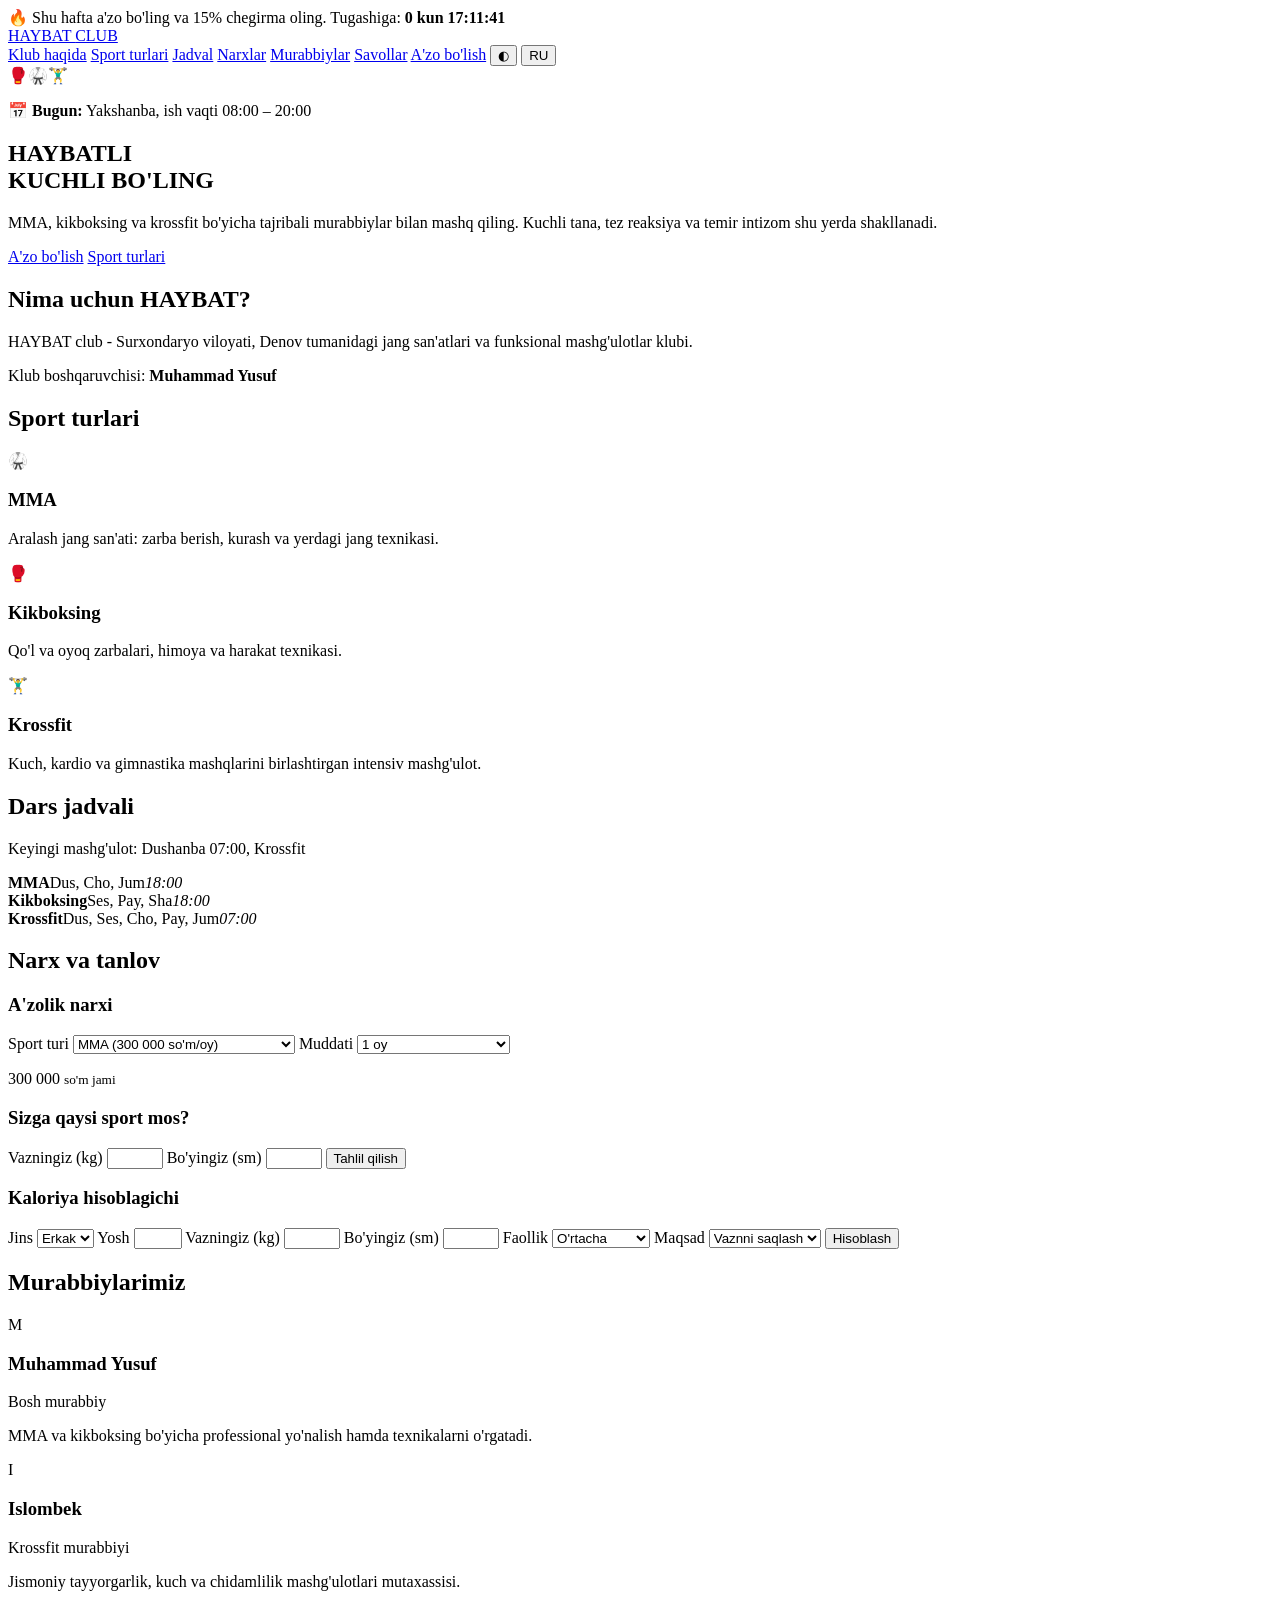
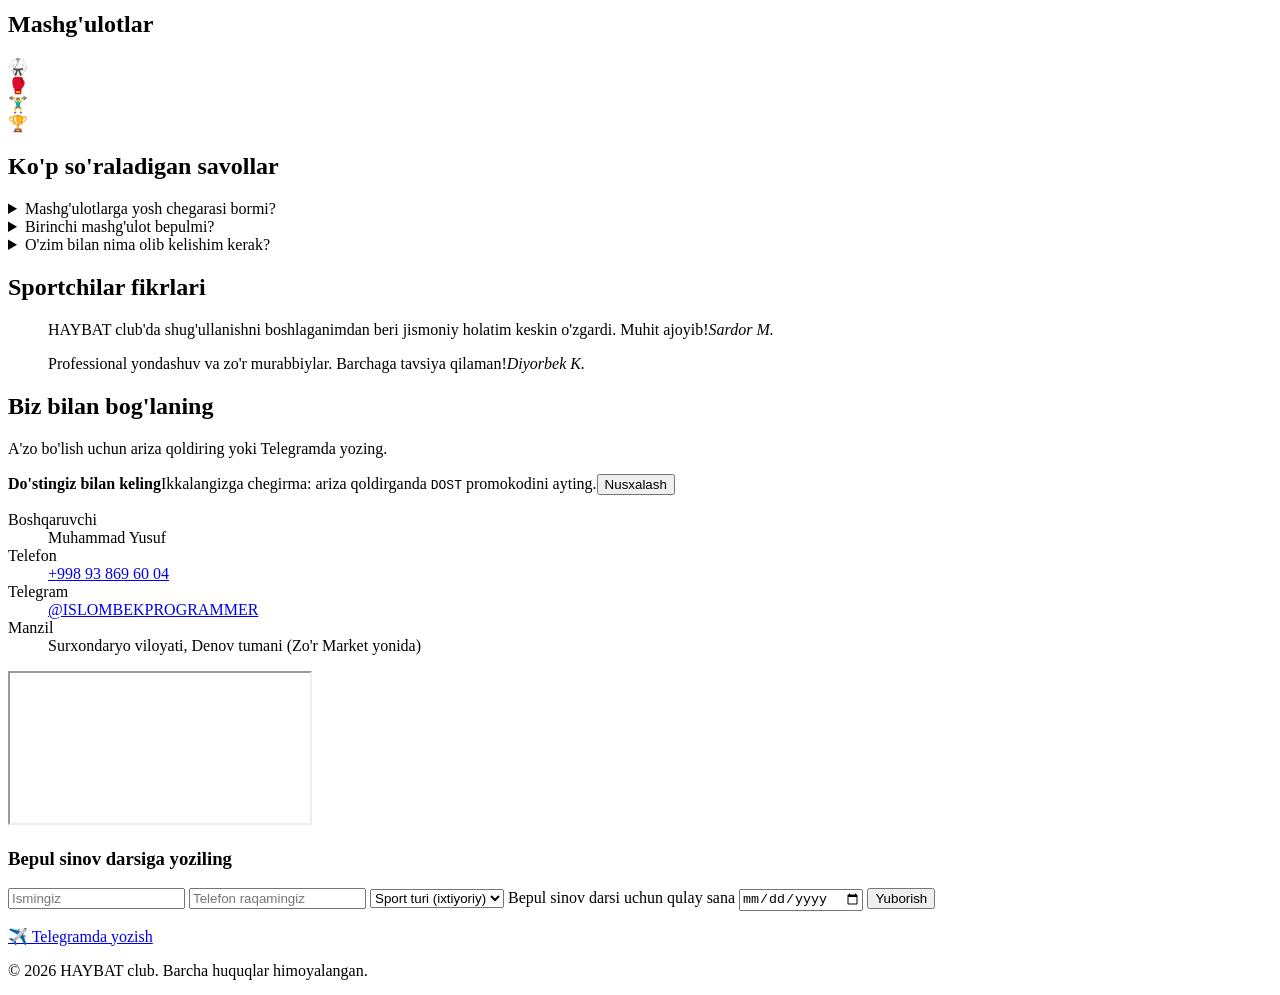
==== commit 7046eec1: "Rename index (9).html to index.html" ====
--- a/index.html
+++ b/index.html
@@ -4,6 +4,14 @@
     <meta charset="UTF-8">
     <meta name="viewport" content="width=device-width, initial-scale=1.0">
     <meta name="description" content="HAYBAT club - Surxondaryo, Denov tumanida MMA, kikboksing va krossfit bo'yicha mashg'ulotlar.">
+    <meta name="theme-color" content="#e0222d">
+    <meta property="og:type" content="website">
+    <meta property="og:title" content="HAYBAT club - MMA, Kikboksing va Krossfit | Denov">
+    <meta property="og:description" content="Surxondaryo, Denov tumanida jang san'atlari klubi. Birinchi mashg'ulot bepul.">
+    <meta property="og:locale" content="uz_UZ">
+    <link rel="manifest" href="manifest.webmanifest">
+    <link rel="icon" href="icon.svg" type="image/svg+xml">
+    <script type="application/ld+json">{"@context":"https://schema.org","@type":"ExerciseGym","name":"HAYBAT club","telephone":"+998938696004","address":{"@type":"PostalAddress","addressLocality":"Denov","addressRegion":"Surxondaryo","addressCountry":"UZ"},"openingHours":["Mo-Sa 06:00-22:00","Su 08:00-20:00"]}</script>
     <title>HAYBAT club - MMA, Kikboksing va Krossfit klubi | Denov</title>
     <link rel="preconnect" href="https://fonts.googleapis.com">
     <link rel="preconnect" href="https://fonts.gstatic.com" crossorigin>
@@ -19,11 +27,13 @@
         <nav aria-label="Asosiy menyu">
             <a href="#about">Klub haqida</a>
             <a href="#sports">Sport turlari</a>
+            <a href="#schedule">Jadval</a>
             <a href="#tools">Narxlar</a>
             <a href="#coaches">Murabbiylar</a>
             <a href="#faq">Savollar</a>
             <a href="#contact" class="btn btn-primary btn-sm">A'zo bo'lish</a>
             <button class="theme-toggle-btn" id="themeBtn" type="button" aria-label="Kun va tun rejimini almashtirish">◐</button>
+            <button class="theme-toggle-btn" id="langBtn" type="button" aria-label="Til / Язык">RU</button>
         </nav>
     </header>
 
@@ -56,6 +66,14 @@
                 <article class="sport"><span class="sticker" aria-hidden="true">🥊</span><h3>Kikboksing</h3><p>Qo'l va oyoq zarbalari, himoya va harakat texnikasi.</p></article>
                 <article class="sport"><span class="sticker" aria-hidden="true">🏋️‍♂️</span><h3>Krossfit</h3><p>Kuch, kardio va gimnastika mashqlarini birlashtirgan intensiv mashg'ulot.</p></article>
             </div>
+        </div>
+    </section>
+
+    <section id="schedule" class="schedule">
+        <div class="wrap">
+            <h2>Dars jadvali</h2>
+            <p class="next" id="nextSession"></p>
+            <div class="sched" id="sched"></div>
         </div>
     </section>
 
@@ -90,6 +108,23 @@
                     <button class="btn btn-primary" id="bmiBtn" type="button">Tahlil qilish</button>
                     <p id="bmiResult" aria-live="polite"></p>
                 </div>
+                <div class="calc-box">
+                    <h3>Kaloriya hisoblagichi</h3>
+                    <label for="ks">Jins</label>
+                    <select id="ks"><option value="m">Erkak</option><option value="f">Ayol</option></select>
+                    <label for="ka">Yosh</label>
+                    <input type="number" id="ka" min="12" max="90" inputmode="numeric">
+                    <label for="kw">Vazningiz (kg)</label>
+                    <input type="number" id="kw" min="20" max="300" inputmode="decimal">
+                    <label for="kh">Bo'yingiz (sm)</label>
+                    <input type="number" id="kh" min="100" max="250" inputmode="decimal">
+                    <label for="kact">Faollik</label>
+                    <select id="kact"><option value="1.375">Kam harakat</option><option value="1.55" selected>O'rtacha</option><option value="1.725">Yuqori</option></select>
+                    <label for="kgoal">Maqsad</label>
+                    <select id="kgoal"><option value="0.85">Vazn tashlash</option><option value="1" selected>Vaznni saqlash</option><option value="1.1">Massa olish</option></select>
+                    <button class="btn btn-primary" id="kcalBtn" type="button">Hisoblash</button>
+                    <p id="kcalOut" aria-live="polite"></p>
+                </div>
             </div>
         </div>
     </section>
@@ -119,6 +154,13 @@
         </div>
     </section>
 
+    <section id="achievements" class="achievements">
+        <div class="wrap">
+            <h2>Yutuqlar</h2>
+            <div class="cards-container" id="achList"></div>
+        </div>
+    </section>
+
     <section id="faq" class="faq">
         <div class="wrap">
             <h2>Ko'p so'raladigan savollar</h2>
@@ -143,6 +185,7 @@
             <div>
                 <h2>Biz bilan bog'laning</h2>
                 <p>A'zo bo'lish uchun ariza qoldiring yoki Telegramda yozing.</p>
+                <div class="refer"><b>Do'stingiz bilan keling</b><span>Ikkalangizga chegirma: ariza qoldirganda <code id="promoCode">DOST</code> promokodini ayting.</span><button class="btn btn-secondary btn-sm" id="copyPromo" type="button">Nusxalash</button></div>
                 <dl class="info">
                     <dt>Boshqaruvchi</dt><dd>Muhammad Yusuf</dd>
                     <dt>Telefon</dt><dd><a href="tel:+998938696004">+998 93 869 60 04</a></dd>
@@ -154,9 +197,12 @@
                 </div>
             </div>
             <form class="contact-form" id="tgForm">
-                <h3>Ariza qoldirish</h3>
+                <h3>Bepul sinov darsiga yoziling</h3>
                 <input type="text" id="name" placeholder="Ismingiz" autocomplete="name" required>
                 <input type="tel" id="phone" placeholder="Telefon raqamingiz" autocomplete="tel" required>
+                <select id="sport" aria-label="Sport turi"><option value="">Sport turi (ixtiyoriy)</option><option>MMA</option><option>Kikboksing</option><option>Krossfit</option></select>
+                <label for="date">Bepul sinov darsi uchun qulay sana</label>
+                <input type="date" id="date">
                 <button type="submit" id="submitBtn" class="btn btn-primary">Yuborish</button>
                 <p id="formNote" aria-live="polite"></p>
             </form>
@@ -171,6 +217,80 @@
         const $ = id => document.getElementById(id);
         const pad = n => String(n).padStart(2, '0');
         const fmt = n => Math.round(n).toString().replace(/\B(?=(\d{3})+(?!\d))/g, ' ');
+
+
+        // ===== Til (UZ / RU) =====
+        let L = 'uz';
+        try { if (localStorage.getItem('lang') === 'ru') L = 'ru'; } catch (e) {}
+        const RU = {
+            "🔥 Shu hafta a'zo bo'ling va 15% chegirma oling. Tugashiga:": "🔥 На этой неделе вступайте и получите скидку 15%. Осталось:",
+            "Klub haqida": "О клубе", "Sport turlari": "Виды спорта", "Jadval": "Расписание", "Narxlar": "Цены", "Murabbiylar": "Тренеры", "Savollar": "Вопросы", "A'zo bo'lish": "Вступить",
+            "Bugun:": "Сегодня:", "HAYBATLI": "ГРОЗНЫЙ", "KUCHLI BO'LING": "СТАНЬ СИЛЬНЫМ",
+            "MMA, kikboksing va krossfit bo'yicha tajribali murabbiylar bilan mashq qiling. Kuchli tana, tez reaksiya va temir intizom shu yerda shakllanadi.": "Тренируйтесь по ММА, кикбоксингу и кроссфиту с опытными тренерами. Сильное тело, быстрая реакция и железная дисциплина формируются здесь.",
+            "Nima uchun HAYBAT?": "Почему HAYBAT?",
+            "HAYBAT club - Surxondaryo viloyati, Denov tumanidagi jang san'atlari va funksional mashg'ulotlar klubi.": "HAYBAT club — клуб единоборств и функциональных тренировок в Денауском районе Сурхандарьинской области.",
+            "Klub boshqaruvchisi:": "Руководитель клуба:", "Muhammad Yusuf": "Мухаммад Юсуф", "Islombek": "Исломбек",
+            "Kikboksing": "Кикбоксинг", "Krossfit": "Кроссфит",
+            "Aralash jang san'ati: zarba berish, kurash va yerdagi jang texnikasi.": "Смешанные единоборства: ударная техника, борьба и бой в партере.",
+            "Qo'l va oyoq zarbalari, himoya va harakat texnikasi.": "Удары руками и ногами, защита и работа ног.",
+            "Kuch, kardio va gimnastika mashqlarini birlashtirgan intensiv mashg'ulot.": "Интенсивные тренировки: силовые, кардио и гимнастика.",
+            "Dars jadvali": "Расписание занятий",
+            "Narx va tanlov": "Цены и выбор", "A'zolik narxi": "Стоимость членства", "Sport turi": "Вид спорта", "Muddati": "Срок",
+            "MMA (300 000 so'm/oy)": "ММА (300 000 сум/мес)", "Kikboksing (250 000 so'm/oy)": "Кикбоксинг (250 000 сум/мес)", "Krossfit (250 000 so'm/oy)": "Кроссфит (250 000 сум/мес)", "Hammasi birga (500 000 so'm/oy)": "Всё вместе (500 000 сум/мес)",
+            "1 oy": "1 месяц", "3 oy (5% chegirma)": "3 месяца (скидка 5%)", "6 oy (10% chegirma)": "6 месяцев (скидка 10%)", "12 oy (20% chegirma)": "12 месяцев (скидка 20%)", "so'm jami": "сум итого",
+            "Sizga qaysi sport mos?": "Какой спорт вам подходит?", "Vazningiz (kg)": "Ваш вес (кг)", "Bo'yingiz (sm)": "Ваш рост (см)", "Tahlil qilish": "Анализ",
+            "Kaloriya hisoblagichi": "Калькулятор калорий", "Jins": "Пол", "Erkak": "Мужской", "Ayol": "Женский", "Yosh": "Возраст", "Faollik": "Активность", "Kam harakat": "Низкая", "O'rtacha": "Средняя", "Yuqori": "Высокая", "Maqsad": "Цель", "Vazn tashlash": "Похудение", "Vaznni saqlash": "Поддержание веса", "Massa olish": "Набор массы", "Hisoblash": "Рассчитать",
+            "Murabbiylarimiz": "Наши тренеры", "Bosh murabbiy": "Главный тренер", "Krossfit murabbiyi": "Тренер по кроссфиту",
+            "MMA va kikboksing bo'yicha professional yo'nalish hamda texnikalarni o'rgatadi.": "Обучает ММА и кикбоксингу: профессиональный подход и техника.",
+            "Jismoniy tayyorgarlik, kuch va chidamlilik mashg'ulotlari mutaxassisi.": "Специалист по физической подготовке, силе и выносливости.",
+            "Mashg'ulotlar": "Тренировки", "Yutuqlar": "Достижения",
+            "Ko'p so'raladigan savollar": "Частые вопросы",
+            "Mashg'ulotlarga yosh chegarasi bormi?": "Есть ли возрастные ограничения?", "Klubimizda har qanday yoshdagi sportchilar uchun maxsus guruhlar mavjud.": "В клубе есть группы для спортсменов любого возраста.",
+            "Birinchi mashg'ulot bepulmi?": "Первая тренировка бесплатная?", "Ha, birinchi tanishuv mashg'uloti mutlaqo bepul.": "Да, первая ознакомительная тренировка полностью бесплатна.",
+            "O'zim bilan nima olib kelishim kerak?": "Что брать с собой?", "Qulay sport kiyimi, krossovka va suv idishi yetarli.": "Достаточно удобной спортивной одежды, кроссовок и бутылки воды.",
+            "Sportchilar fikrlari": "Отзывы спортсменов",
+            "HAYBAT club'da shug'ullanishni boshlaganimdan beri jismoniy holatim keskin o'zgardi. Muhit ajoyib!": "С тех пор как начал заниматься в HAYBAT club, моя физическая форма сильно изменилась. Отличная атмосфера!",
+            "Professional yondashuv va zo'r murabbiylar. Barchaga tavsiya qilaman!": "Профессиональный подход и отличные тренеры. Рекомендую всем!",
+            "Sardor M.": "Сардор М.", "Diyorbek K.": "Дийорбек К.",
+            "Biz bilan bog'laning": "Свяжитесь с нами", "A'zo bo'lish uchun ariza qoldiring yoki Telegramda yozing.": "Оставьте заявку на вступление или напишите в Telegram.",
+            "Do'stingiz bilan keling": "Приходите с другом", "Ikkalangizga chegirma: ariza qoldirganda": "Скидка вам обоим: при заявке назовите", "promokodini ayting.": "промокод.", "Nusxalash": "Копировать", "Nusxalandi": "Скопировано",
+            "Boshqaruvchi": "Руководитель", "Telefon": "Телефон", "Manzil": "Адрес", "Surxondaryo viloyati, Denov tumani (Zo'r Market yonida)": "Сурхандарьинская область, Денау (рядом с Zo'r Market)",
+            "Bepul sinov darsiga yoziling": "Запишитесь на бесплатное пробное занятие", "Sport turi (ixtiyoriy)": "Вид спорта (необязательно)", "Bepul sinov darsi uchun qulay sana": "Удобная дата пробного занятия",
+            "Yuborish": "Отправить", "Yuborilmoqda...": "Отправка...",
+            "Ismingiz": "Ваше имя", "Telefon raqamingiz": "Ваш телефон",
+            "✈️ Telegramda yozish": "✈️ Написать в Telegram", "© 2026 HAYBAT club. Barcha huquqlar himoyalangan.": "© 2026 HAYBAT club. Все права защищены.",
+            // dinamik matnlar
+            "kun": "дн.", "bugun": "сегодня", "Keyingi mashg'ulot": "Ближайшая тренировка",
+            "Yakshanba, ish vaqti 08:00 – 20:00": "Воскресенье, 08:00 – 20:00", "Ochiq, ish vaqti 06:00 – 22:00": "Открыто, 06:00 – 22:00",
+            "Vazn va bo'yingizni to'g'ri kiriting.": "Введите вес и рост корректно.",
+            "Siz ozg'insiz. Krossfit va to'g'ri ovqatlanish tavsiya etiladi.": "Дефицит веса. Рекомендуем кроссфит и правильное питание.",
+            "Vazningiz me'yorda. MMA va kikboksing juda mos tushadi.": "Вес в норме. Вам отлично подойдут ММА и кикбоксинг.",
+            "Ortiqcha vazn bor. Krossfit va kikboksing orqali forma olasiz.": "Есть лишний вес. Кроссфит и кикбоксинг помогут вернуть форму.",
+            "Arizangiz yuborildi. Tez orada bog'lanamiz.": "Заявка отправлена. Скоро свяжемся с вами.",
+            "Yuborib bo'lmadi. Iltimos, telefon orqali bog'laning.": "Не удалось отправить. Пожалуйста, позвоните нам.",
+            "Barcha maydonlarni to'ldiring.": "Заполните все поля.", "Kunlik me'yor": "Суточная норма", "kkal": "ккал", "oqsil": "белок", "g": "г", "Taxminiy hisob.": "Приблизительный расчёт."
+        };
+        const t = s => (L === 'ru' && RU[s]) || s;
+        const ORIG = new WeakMap();
+        function applyLang() {
+            document.documentElement.lang = L;
+            const skip = '#sched,#nextSession,#todayStatus,#countdown,#achList,#formNote,#bmiResult,#kcalOut,#promoCode,script';
+            const w = document.createTreeWalker(document.body, NodeFilter.SHOW_TEXT);
+            for (let n; (n = w.nextNode());) {
+                if (n.parentElement.closest(skip)) continue;
+                if (!ORIG.has(n)) ORIG.set(n, n.nodeValue);
+                const o = ORIG.get(n), k = o.trim();
+                n.nodeValue = L === 'ru' && RU[k] ? o.replace(k, RU[k]) : o;
+            }
+            document.querySelectorAll('[placeholder]').forEach(e => { e.dataset.ph = e.dataset.ph || e.placeholder; e.placeholder = t(e.dataset.ph); });
+            $('langBtn').textContent = L === 'ru' ? 'UZ' : 'RU';
+            setStatus(); tick(); renderSchedule();
+        }
+        $('langBtn').addEventListener('click', () => {
+            L = L === 'ru' ? 'uz' : 'ru';
+            try { localStorage.setItem('lang', L); } catch (e) {}
+            applyLang();
+        });
 
         // Telegram bot (token sahifa kodida ochiq turadi)
         const BOT_TOKEN = '8880718606:AAGQOW-xNHdI8zGS5FeTEkq-9pEaIy5VKOA';
@@ -184,9 +304,9 @@
         });
 
         // Bugungi ish vaqti
-        $('todayStatus').textContent = new Date().getDay() === 0
-            ? 'Yakshanba, ish vaqti 08:00 – 20:00'
-            : 'Ochiq, ish vaqti 06:00 – 22:00';
+        function setStatus() {
+            $('todayStatus').textContent = t(new Date().getDay() === 0 ? 'Yakshanba, ish vaqti 08:00 – 20:00' : 'Ochiq, ish vaqti 06:00 – 22:00');
+        }
 
         // Aksiya taymeri: joriy haftaning yakshanba kuni 23:59 gacha
         const end = new Date();
@@ -196,7 +316,7 @@
             const d = end - Date.now();
             if (d <= 0) { document.querySelector('.promo').hidden = true; return; }
             const s = Math.floor(d / 1000);
-            $('countdown').textContent = `${Math.floor(s / 86400)} kun ${pad(Math.floor(s % 86400 / 3600))}:${pad(Math.floor(s % 3600 / 60))}:${pad(s % 60)}`;
+            $('countdown').textContent = `${Math.floor(s / 86400)} ${t('kun')} ${pad(Math.floor(s % 86400 / 3600))}:${pad(Math.floor(s % 3600 / 60))}:${pad(s % 60)}`;
         }
         tick(); setInterval(tick, 1000);
 
@@ -213,11 +333,11 @@
         $('bmiBtn').addEventListener('click', () => {
             const w = parseFloat($('weight').value), h = parseFloat($('height').value) / 100;
             const out = $('bmiResult');
-            if (!(w > 0 && h > 0)) { out.textContent = "Vazn va bo'yingizni to'g'ri kiriting."; return; }
+            if (!(w > 0 && h > 0)) { out.textContent = t("Vazn va bo'yingizni to'g'ri kiriting."); return; }
             const bmi = w / (h * h);
-            const rec = bmi < 18.5 ? "Siz ozg'insiz. Krossfit va to'g'ri ovqatlanish tavsiya etiladi."
-                : bmi < 25 ? "Vazningiz me'yorda. MMA va kikboksing juda mos tushadi."
-                : "Ortiqcha vazn bor. Krossfit va kikboksing orqali forma olasiz.";
+            const rec = bmi < 18.5 ? t("Siz ozg'insiz. Krossfit va to'g'ri ovqatlanish tavsiya etiladi.")
+                : bmi < 25 ? t("Vazningiz me'yorda. MMA va kikboksing juda mos tushadi.")
+                : t("Ortiqcha vazn bor. Krossfit va kikboksing orqali forma olasiz.");
             out.textContent = `BMI: ${bmi.toFixed(1)}. ${rec}`;
         });
 
@@ -226,21 +346,75 @@
             e.preventDefault();
             const name = $('name').value.trim(), phone = $('phone').value.trim();
             const note = $('formNote'), btn = $('submitBtn');
-            btn.disabled = true; btn.textContent = 'Yuborilmoqda...';
+            btn.disabled = true; btn.textContent = t('Yuborilmoqda...');
             try {
                 const r = await fetch(`https://api.telegram.org/bot${BOT_TOKEN}/sendMessage`, {
                     method: 'POST',
                     headers: { 'Content-Type': 'application/json' },
-                    body: JSON.stringify({ chat_id: CHAT_ID, text: `🥊 HAYBAT CLUB - YANGI ARIZA!\n\n👤 Ism: ${name}\n📞 Tel: ${phone}` })
+                    body: JSON.stringify({ chat_id: CHAT_ID, text: `🥊 HAYBAT CLUB - YANGI ARIZA!\n\n👤 Ism: ${name}\n📞 Tel: ${phone}${$('sport').value ? '\n🥊 Sport: ' + $('sport').value : ''}${$('date').value ? '\n📅 Sana: ' + $('date').value : ''}` })
                 });
                 const data = await r.json();
                 if (!data.ok) throw new Error(data.description);
-                note.textContent = "Arizangiz yuborildi. Tez orada bog'lanamiz.";
+                note.textContent = t("Arizangiz yuborildi. Tez orada bog'lanamiz.");
                 e.target.reset();
             } catch (err) {
-                note.textContent = "Yuborib bo'lmadi. Iltimos, telefon orqali bog'laning.";
-            } finally { btn.disabled = false; btn.textContent = 'Yuborish'; }
-        });
+                note.textContent = t("Yuborib bo'lmadi. Iltimos, telefon orqali bog'laning.");
+            } finally { btn.disabled = false; btn.textContent = t('Yuborish'); }
+        });
+
+        // ===== Dars jadvali =====
+        // DIQQAT: vaqtlar NAMUNA. O'zingizniki bilan almashtiring (d: 0=Yakshanba, 1=Dushanba ... 6=Shanba)
+        const SCHEDULE = [
+            { s: 'MMA', d: [1, 3, 5], t: '18:00' },
+            { s: 'Kikboksing', d: [2, 4, 6], t: '18:00' },
+            { s: 'Krossfit', d: [1, 2, 3, 4, 5], t: '07:00' }
+        ];
+        // Yutuqlar: bo'sh bo'lsa bo'lim ko'rinmaydi. Misol: { h: "Surxondaryo chempionati", p: "1-o'rin, 2026" }
+        const ACHIEVEMENTS = [];
+        const DAYS = {
+            uz: ['Yakshanba', 'Dushanba', 'Seshanba', 'Chorshanba', 'Payshanba', 'Juma', 'Shanba'],
+            ru: ['Воскресенье', 'Понедельник', 'Вторник', 'Среда', 'Четверг', 'Пятница', 'Суббота']
+        };
+        function renderSchedule() {
+            const names = DAYS[L], now = new Date();
+            $('sched').innerHTML = SCHEDULE.map(x =>
+                `<div class="slot"><b>${t(x.s)}</b><span>${x.d.map(i => names[i].slice(0, 3)).join(', ')}</span><em>${x.t}</em></div>`).join('');
+            let best = null;
+            SCHEDULE.forEach(x => x.d.forEach(d => {
+                const [hh, mm] = x.t.split(':');
+                const dt = new Date(now);
+                dt.setDate(now.getDate() + (d - now.getDay() + 7) % 7);
+                dt.setHours(+hh, +mm, 0, 0);
+                if (dt < now) dt.setDate(dt.getDate() + 7);
+                if (!best || dt < best.dt) best = { dt, x };
+            }));
+            const day = best.dt.toDateString() === now.toDateString() ? t('bugun') : names[best.dt.getDay()];
+            $('nextSession').textContent = `${t("Keyingi mashg'ulot")}: ${day} ${best.x.t}, ${t(best.x.s)}`;
+        }
+
+        // ===== Yutuqlar =====
+        if (!ACHIEVEMENTS.length) $('achievements').remove();
+        else $('achList').innerHTML = ACHIEVEMENTS.map(a => `<div class="coach-card"><div><h3>${a.h}</h3><p>${a.p}</p></div></div>`).join('');
+
+        // ===== Kaloriya =====
+        $('kcalBtn').addEventListener('click', () => {
+            const w = +$('kw').value, hh = +$('kh').value, a = +$('ka').value, out = $('kcalOut');
+            if (!(w > 0 && hh > 0 && a > 0)) { out.textContent = t("Barcha maydonlarni to'ldiring."); return; }
+            const bmr = 10 * w + 6.25 * hh - 5 * a + ($('ks').value === 'm' ? 5 : -161);
+            out.textContent = `${t("Kunlik me'yor")}: ~${fmt(bmr * +$('kact').value * +$('kgoal').value)} ${t('kkal')}, ${t('oqsil')}: ~${Math.round(w * 1.8)} ${t('g')}. ${t('Taxminiy hisob.')}`;
+        });
+
+        // ===== Promokod nusxalash =====
+        $('copyPromo').addEventListener('click', async e => {
+            try { await navigator.clipboard.writeText($('promoCode').textContent); } catch (err) {}
+            const b = e.currentTarget, old = b.textContent;
+            b.textContent = t('Nusxalandi'); setTimeout(() => { b.textContent = old; }, 1500);
+        });
+
+        // ===== PWA =====
+        if ('serviceWorker' in navigator) navigator.serviceWorker.register('sw.js').catch(() => {});
+
+        applyLang();
     </script>
 </body>
 </html>
